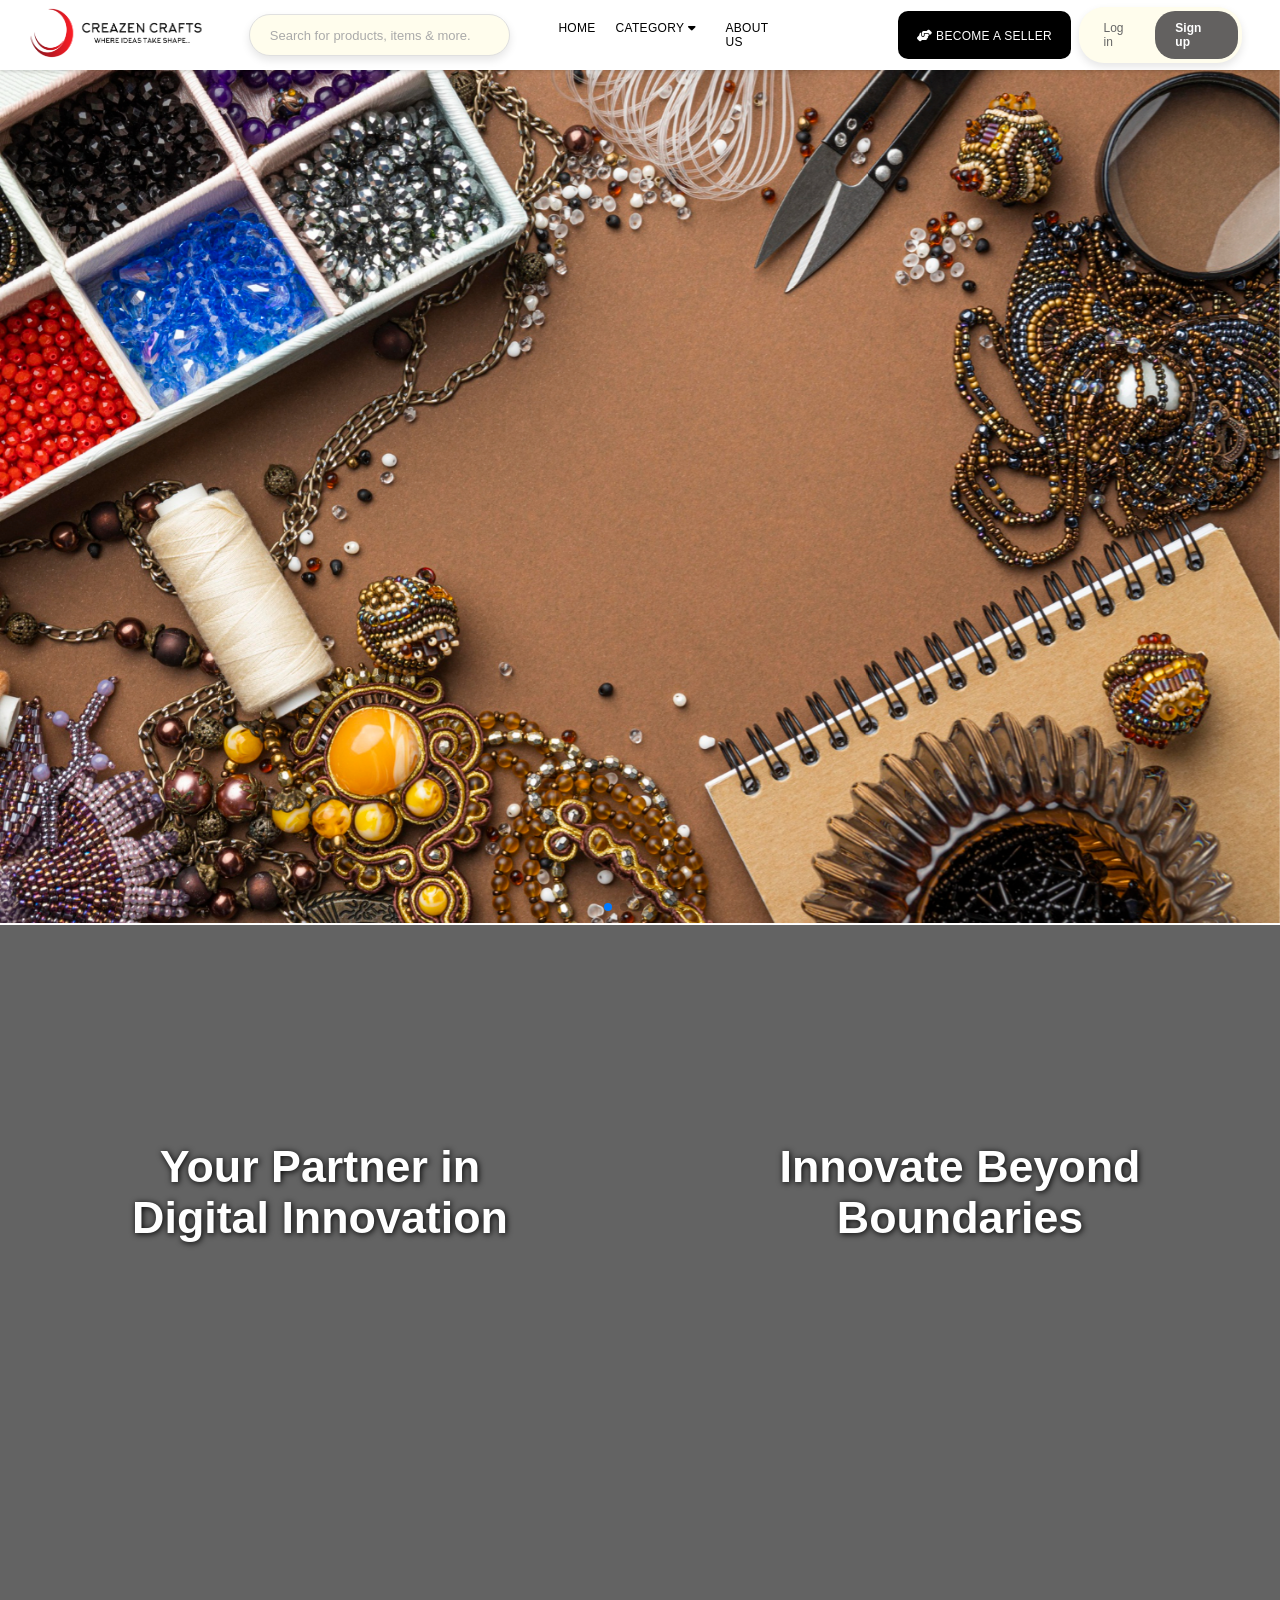
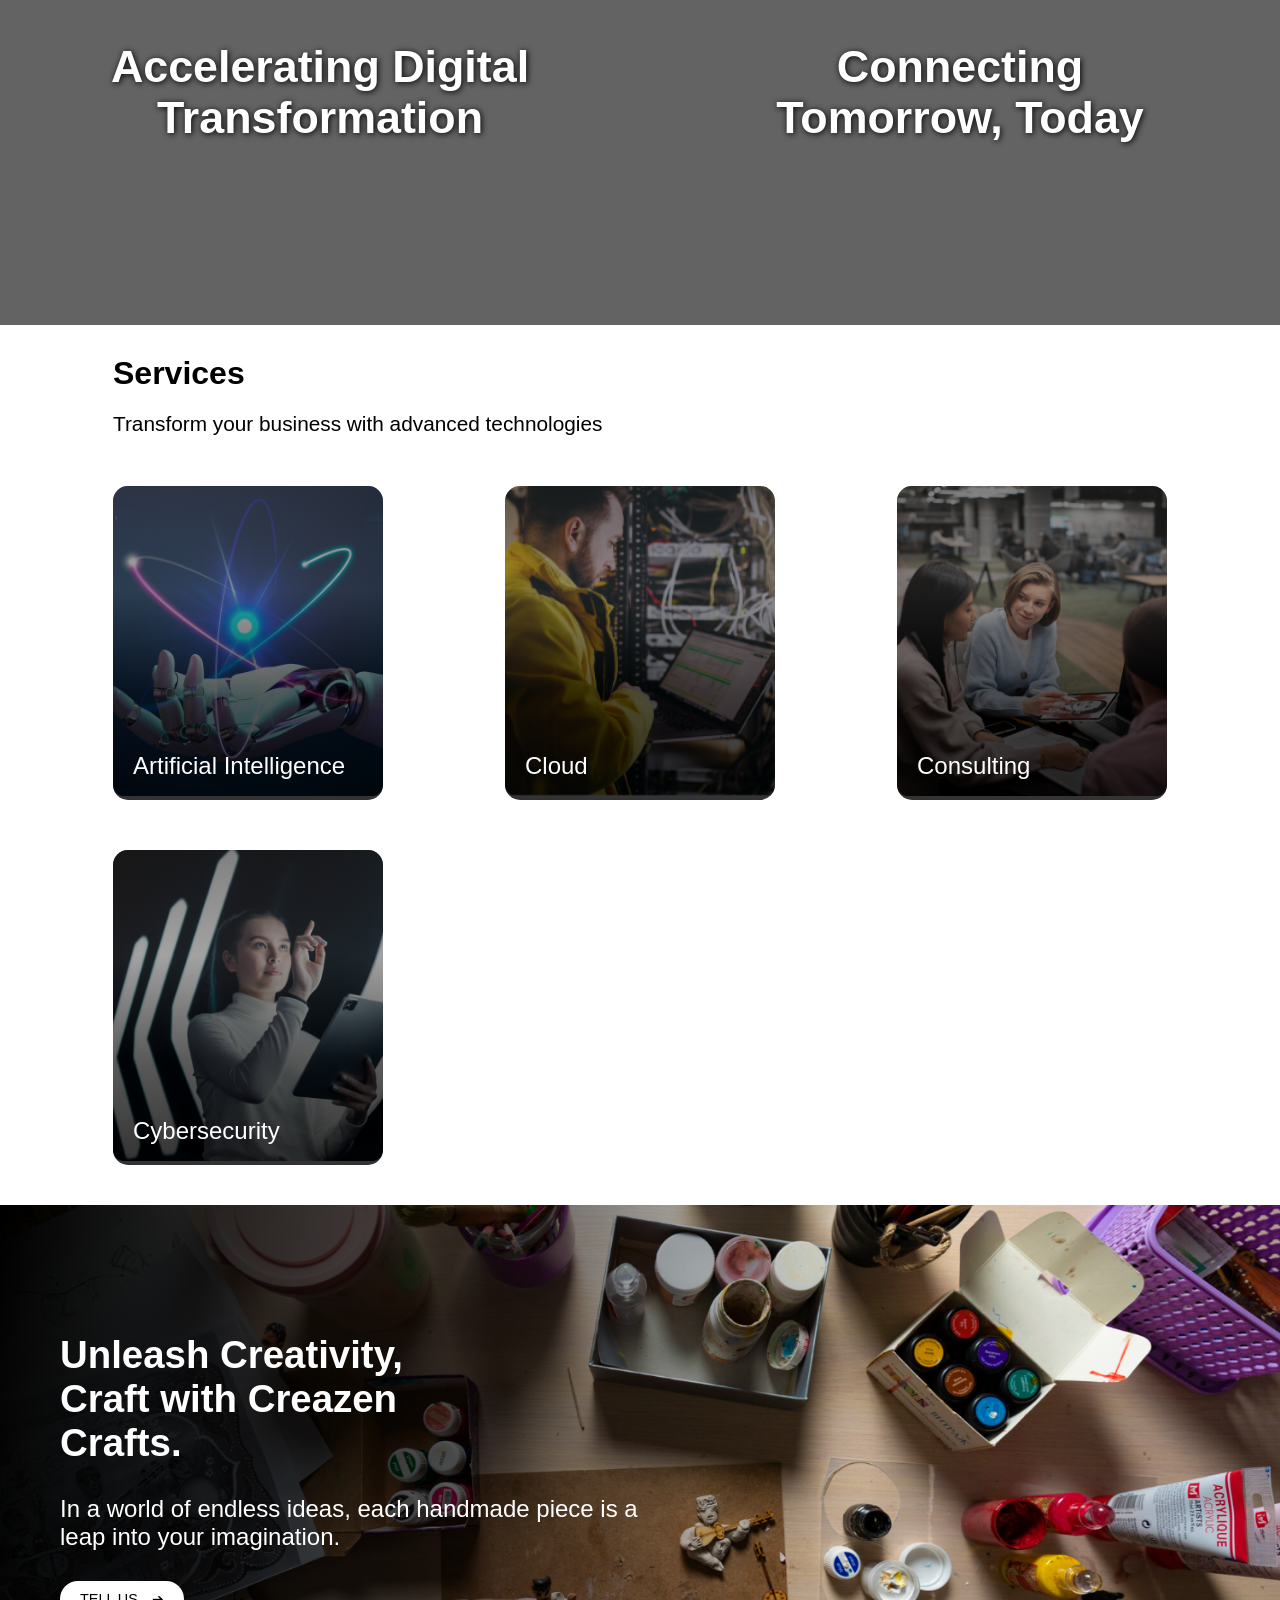
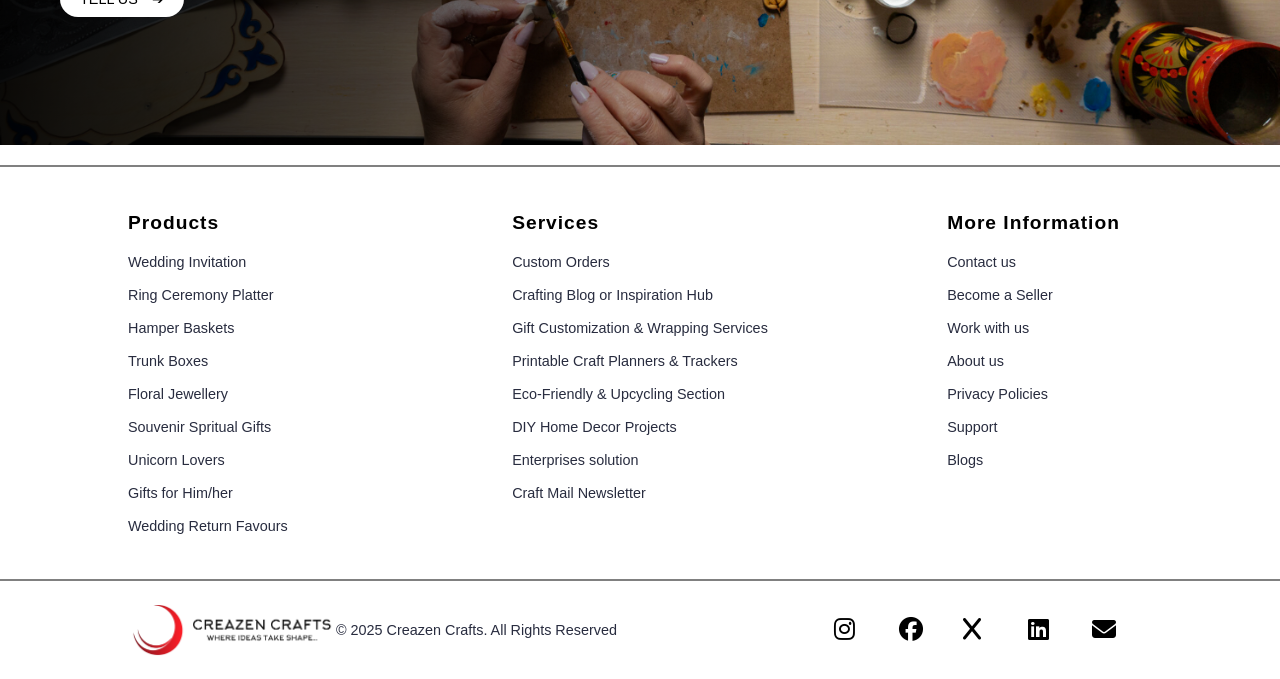
==== index.html @ 666686fa "footer-update-path-only" ====
<!DOCTYPE html>
<html lang="en">
    <head>
        <meta charset="UTF-8">
        <meta name="viewport" content="width=device-width, initial-scale=1.0">
        <title>Creazen Crafts . Bringing Ideas to Reality</title>
        <link rel="icon" type="./image/x-icon"
            href="./assets/icons/favicon-main.ico" />

        <!-- Team: Megha Chourasiya | Harshkumar Santoshkumar | Kumar Gourav | Krishna K. Gupta -->
        <!-- Open-graph properties -->
        <meta property="og:url" content="https://creazencrafts.vercel.app/" />
        <meta property="og:type" content="website" />
        <meta property="og:title"
            content="A Universe of Colors, Textures, and Creativity!" />
        <meta property="og:description"
            content="Explore a world of creativity with Creazen Crafts! Discover unique handmade crafts, 
  DIY inspirations, and artistic designs that bring imagination to reality. Join us in crafting joy and creativity every day!" />
        <meta property="og:image"
            content="https://creazencrafts.vercel.app/assets/images/logos/creazen-parent-logo.png" />
        <meta property="og:image:width" content="200" />
        <meta property="og:image:height" content="200" />
        <!--End Open-graph properties -->

        <link rel="stylesheet"
            href="https://cdnjs.cloudflare.com/ajax/libs/font-awesome/6.7.1/css/all.min.css">
        <link rel="stylesheet" href="https://cdn.jsdelivr.net/npm/swiper@11/swiper-bundle.min.css" />
        <link rel="stylesheet" href="./assets/css/global.css">
        <link rel="stylesheet" href="./assets/css/index.css">
    </head>
    <body>
        <header class="header-index">
            <nav>
                <div class="logo-seach">
                    <div class="logo"><a href="index.html"><img
                                src="./assets/images/logos/creazen-parent-logo.png"
                                alt="creazen-logo"></a> </div>
                    <div class="search-bar-container">
                        <input type="text" class="search-input"
                            placeholder="Search for products, items & more...">
                        <button class="search-button">
                            <span class="search-icon"><i
                                    class="fa fa-solid fa-magnifying-glass"></i></span>
                        </button>
                    </div>
                    <div class="menu">
                        <nav class="navbar">
                            <ul>
                                <li><a href="./index.html">Home</a></li>
                                <li class="dropdown">
                                    <a href="#" class="category">
                                        Category
                                        <i class="fa-solid fa-caret-down c-down"></i>
                                        <i class="fa-solid fa-caret-up c-up"></i>
                                    </a>
                                    <div class="dropdown-menu">
                                        <a href="#">Wedding Invitation</a>
                                        <a href="#">Ring Ceremony Platter</a>
                                        <a href="#">Hamper Baskets</a>
                                        <a href="#">Trunk Boxes</a>
                                        <a href="#">Floral Jewellery</a>
                                        <a href="#">Souvenir Spiritual Gifts</a>
                                        <a href="#">Unicorn Lovers</a>
                                        <a href="#">Gifts for Him/Her</a>
                                        <a href="#">Wedding Return Favours</a>
                                    </div>
                                </li>
                                <li><a href="./src/about-us.html" class="about-us">
                                    About Us</a></li>
                            </ul>
                        </nav>                      
                    </div>
                </div>
                <div class="seller-btn">
                    <a href="./src/become-partner.html" class="become-seller"><i
                            class="fa-solid fa-handshake-angle"></i><span>
                            Become a Seller</span></a>
                </div>
                <!-- <div class="credential">
        <a href="./src/about.html" class="become-seller"><i class="fa-solid fa-user-tie fa-xl"></i>Account</a>
      </div> -->
                <div class="toggle-container">
                    <div class="toggle-bar">
                        <a href="./src/login.html" class="log-in">Log in</a>
                        <a href="./src/signup.html" class="sign-up active">Sign
                            up</a>
                    </div>
                </div>
            </nav>
        </header>

        <!-- -------------Section:1-hero----------- -->
        <section>
            <div class="hero-banner-grid">
                <div class="swiper mySwiper">
                    <div class="swiper-wrapper">
                        <div class="swiper-slide"><img
                                src="./assets/images/page-imgages/grid-1.jpg"
                                alt="grid-image"></div>
                        <div class="swiper-slide"><img
                                src="./assets/images/page-imgages/grid-2.jpg"
                                alt="grid-image"></div>
                        <div class="swiper-slide"><img
                                src="./assets/images/page-imgages/grid-3.jpg"
                                alt="grid-image"></div>
                        <div class="swiper-slide"><img
                                src="./assets/images/page-imgages/grid-4.jpg"
                                alt="grid-image"></div>
                        <div class="swiper-slide"><img
                                src="./assets/images/page-imgages/grid-5.jpg"
                                alt="grid-image"></div>
                    </div>
                    <div class="swiper-pagination"></div>
                </div>
            </div>
        </section>

        <!-- -------------Section:2-Video----------- -->
        <section class="video-section">
            <div class="video-container">

                <div class="video-wrapper animate1">
                    <video class="video" src="./assets/videos/art-paper.mp4"
                        muted loop></video>

                    <div class="overlay">
                        <h1>Your Partner in Digital Innovation</h1>
                        <div class="overlay-text">
                            <p>Driving progress with tailored technology
                                solutions for a dynamic marketplace</p>
                        </div>
                    </div>
                </div>

                <div class="video-wrapper animate1">
                    <video class="video" src="./assets/videos/buke-love.mp4"
                        muted loop></video>
                    <div class="overlay">
                        <h1>Innovate Beyond Boundaries</h1>
                        <div class="overlay-text">
                            <p>Empowering businesses with innovative technology
                                solutions for a smarter future</p>
                        </div>
                    </div>
                </div>

                <div class="video-wrapper animate2">
                    <video class="video" src="./assets/videos/paint-women.mp4"
                        muted loop></video>
                    <div class="overlay">
                        <h1>Accelerating Digital Transformation</h1>
                        <div class="overlay-text">
                            <p>Building seamless integrations and connectivity
                                solutions that drive modern enterprises</p>
                        </div>
                    </div>
                </div>

                <div class="video-wrapper animate2">
                    <video class="video" src="./assets/videos/sewing.mp4" muted
                        loop></video>
                    <div class="overlay">
                        <h1>Connecting Tomorrow, Today</h1>
                        <div class="overlay-text">
                            <p>Breaking barriers with transformative
                                technologies that expand what’s possible</p>
                        </div>
                    </div>
                </div>
            </div>
        </section>

        <!-- -------------Section:3-Content----------- -->
        <section>

        </section>

        <!-- -------------Section:4-hero----------- -->
        <section id="Services">
            <div class="service-container">
                <div class="services-heading">
                    <h1>Services</h1>
                    <h2>Transform your business with advanced technologies</h2>
                </div>
                <div class="service-container-content">
                    <a href="#">
                        <div class="service-img-container">
                            <img
                                src="./assets/images/services/Artifical-image.png"
                                alt="service-image">
                            <div class="service-overlay">
                                <p>Artificial Intelligence</p>
                            </div>
                        </div>
                    </a>
                    <a href="#">
                        <div class="service-img-container">
                            <img
                                src="./assets/images/services/cloud-home-page-png.png"
                                alt="service-image">
                            <div class="service-overlay">
                                <p>Cloud</p>
                            </div>
                        </div>
                    </a>
                    <a href="#">
                        <div class="service-img-container">
                            <img
                                src="./assets/images/services/Consulting-images.png"
                                alt="service-image">
                            <div class="service-overlay">
                                <p>Consulting</p>
                            </div>
                        </div>
                    </a>
                    <a href="#">
                        <div class="service-img-container">
                            <img
                                src="./assets/images/services/Cybersecurity-image.png"
                                alt="service-image">
                            <div class="service-overlay">
                                <p>Cybersecurity</p>
                            </div>
                        </div>
                    </a>
                </div>
            </div>
        </section>

        <!-- sec-7 -->
        <div class="banner-section">
            <div class="banner-content">
                <h1>Unleash Creativity, Craft with Creazen Crafts.</h1>
                <p>In a world of endless ideas, each handmade piece is a leap into your imagination.</p>
                <a href="./src/contact.html"><button class="btn">Tell us</button></a>
            </div>
        </div>

        <!-- -------------Section:- Footer----------- -->
        <!-- footer -->
        <footer id="Footer">
            <div id="footer-middle-line"></div>
            <div class="footer-container">
                <div class="footer-more-info-container">
                    <div class="more-info-list-item">
                        <h2>Products</h2>
                        <ul>
                            <a href="#">
                                <li>Wedding Invitation</li>
                            </a>
                            <a href="#">
                                <li>Ring Ceremony Platter</li>
                            </a>
                            <a href="#">
                                <li>Hamper Baskets</li>
                            </a>
                            <a href="#">
                                <li>Trunk Boxes</li>
                            </a>
                            <a href="#">
                                <li>Floral Jewellery</li>
                            </a>
                            <a href="#">
                                <li>Souvenir Spritual Gifts</li>
                            </a>
                            <a href="#">
                                <li>Unicorn Lovers</li>
                            </a>
                            <a href="#">
                                <li>Gifts for Him/her</li>
                            </a>
                            <a href="#">
                                <li>Wedding Return Favours</li>
                            </a>
                        </ul>
                    </div>

                    <div class="more-info-list-item">
                        <h2>Services</h2>
                        <ul>
                            <a href="#">
                                <li>Custom Orders</li>
                            </a>
                            <a href="#">
                                <li>Crafting Blog or Inspiration Hub</li>
                            </a>
                            <a href="#">
                                <li>Gift Customization & Wrapping Services</li>
                            </a>
                            <a href="#">
                                <li>Printable Craft Planners & Trackers</li>
                            </a>
                            <a href="#">
                                <li>Eco-Friendly & Upcycling Section</li>
                            </a>
                            <a href="#">
                                <li>DIY Home Decor Projects</li>
                            </a>
                            <a href="#">
                                <li>Enterprises solution</li>
                            </a>
                            <a href="#">
                                <li>Craft Mail Newsletter</li>
                            </a>
                        </ul>
                    </div>

                    <div class="more-info-list-item">
                        <h2>More Information</h2>
                        <ul>
                            <a href="./src/contact.html">
                                <li>Contact us</li>
                            </a>
                            <a href="./src/become-partner.html">
                                <li>Become a Seller</li>
                            </a>
                            <a href="./src/career-with-creazen.html">
                                <li>Work with us</li>
                            </a>
                            <a href="./src/about-us.html">
                                <li>About us </li>
                            </a>
                            <a href="./src/policy.html">
                                <li>Privacy Policies</li>
                            </a>
                            <a href="mailto: creazen@gmail.com">
                                <li>Support</li>
                            </a>
                            <a href="#">
                                <li>Blogs</li>
                            </a>
                        </ul>
                    </div>
                </div>

                <div id="footer-middle-line"></div>

                <div class="footer-last-container">
                    <div class="footer-last-content">
                        <img
                            src="./assets/images/logos/creazen-parent-logo-whitebg.png">
                        <p> ©️ 2025 Creazen Crafts. All Rights Reserved</p>
                    </div>

                    <div class="social-icon-container">
                        <a href="#"><span><i
                                    class="fa-brands fa-instagram fa-xl"></i></span></a>
                        <a href="#"><span><i
                                    class="fa-brands fa-facebook fa-xl"></i></span></a>
                        <a href="#"><span><i
                                    class="fa-brands fa-x fa-xl"></i></span></a>
                        <a href="#"><span><i
                                    class="fa-brands fa-linkedin fa-xl"></i></span></a>                                   
                        <a href="mailto: creazen@gmail.com"><span><i 
                                    class="fa-solid fa-envelope fa-xl"></i></span></a>               
                    </div>
                </div>
            </div>
        </footer>

        <script src="https://cdn.jsdelivr.net/npm/swiper@11/swiper-bundle.min.js"></script>
        <script src="./assets/js/index.js"></script>
    </body>
</html>
---- assets/css/global.css ----
/* ---------------------------------------------Footer-------------------------------------------------------- */

.footer-container {
  max-width: 100vw;
  background-color: white;
  display: flex;
  justify-content: center;
  align-items: center;
  flex-direction: column;
  font-family: Arial, sans-serif;
}

#footer-middle-line {
  min-width: 100%;
  height: 2px;
  background-color: gray;
  margin: 20px 0px;
}

.footer-more-info-container {
  margin: 25px 0;
  width: 80%;

  display: flex;
  align-items: baseline;
  justify-content: space-between;
  flex-wrap: wrap;
  font-family: Arial, sans-serif;
}

.more-info-list-item {
  min-width: 20%;
  color: black;
}

.more-info-list-item h2 {
  font-size: 1.2rem;
  letter-spacing: 1px;
}

.more-info-list-item ul {
  margin-top: 20px;
}

.more-info-list-item ul a {
  text-decoration: none;
}

.more-info-list-item ul li {
  list-style: none;
  font-size: 0.9rem;
  font-weight: 400;
  margin-top: 17px;
  color: #282c3f;
  cursor: pointer;
}

.footer-last-container {
  width: 80%;
  display: flex;
  align-items: center;
  justify-content: space-between;
  margin-bottom: 20px;
  flex-wrap: wrap;

}

.footer-last-content {
  min-width: 45%;
  display: flex;
  align-items: center;
  justify-content: space-between;

}

.footer-last-container img {
  width: 208px;
}

.footer-last-content p {
  color: #282c3f;
  font-size: 0.9rem;
  font-family: "Roboto", sans-serif;
  font-weight: 200;
  font-style: normal;

}

.footer-social-media-container a {
  text-decoration: none;
  color: #282c3f;
}

.social-icon-container span i {
  margin-right: 30px;
  width: 30px;
  color: black;
  cursor: pointer;
  transition: filter 0.1s ease-in;
}

.social-icon-container span img:hover {
  filter: drop-shadow(0px 0px 10px #282c3f);
}


/* --------Footer-End---------- */
---- assets/css/index.css ----
*{
  margin: 0;
  padding: 0;
}
body {
  background: #fff;
  font-family: Arial, sans-serif;
}

/* -----------------------------------header-------------------------------- */
.header-index{
  position:sticky;
  top: 0;
  left: 0;
  width: 100%;
  height:70px;
  box-shadow: 0 0 5px 0 rgba(0,0,0,.251);
  z-index: 90;
  background-color: white;
  display: flex;
  justify-content: center;
  align-items: center;
}
/* -------nav-bar---------- */
.header-index nav{
  margin: 0 2%;
  width: 99%;
  height: 80%;
  display: flex;
  justify-content: space-around;
  align-items: center;
}
.logo-seach{
  width: 85%;
  display: flex;
  align-items: center;
  justify-content:start;
  flex-direction:row;
  column-gap: 5%;
}

.logo img{
  height: 58px;
  width: 180px;
  cursor: pointer;
}

/* --------------search-bar------------- */
.search-bar-container {
  display: flex;
  align-items: center;
  overflow: hidden;
  background-color: #fffded;
  border: 1px solid #e0e0e0;
  border-radius: 25px;
  width: 30%;
  box-shadow: 0 4px 8px rgba(0, 0, 0, 0.1);
}
.search-bar-container:hover {
  box-shadow: 2px 2px 7px #9a9a9a;
}

.search-input {
  flex: 1;
  border: none;
  outline: none;
  font-size: 16px;
  color: #333;
  background: transparent;
  padding: 5px 40px 5px 20px;

}

.search-input::placeholder {
  color: #aaa;
  font-size: 13px;
}

.search-button {
  background-color: #827f7e;
  border: none;
  border-radius: 50%;
  width: 40px;
  height: 40px;
  display: flex;
  justify-content: center;
  align-items: center;
  cursor: pointer;
  transition: background-color 0.3s;
}
.search-button:hover {
  background-color: #e04e52;
}

.search-icon {
  color: #fff;
  font-size: 14px;
}

/* -----header-menu---- */
.menu{
  width: 30%;
  display: flex;
  justify-content: center;
  align-items: center;
  flex-direction:row;
  column-gap: 30px;
}
.menu a{
  font-size: 12px;
  font-weight: 500;
  letter-spacing: -1%;
  text-transform: uppercase;
  letter-spacing: 0.3px;
  cursor: pointer;
  padding: 27px 0;
  text-decoration: none;
  color: #282c3f;
}
.menu a:hover{
  color: #e04e52;
  border-bottom: 4px solid #f54e77 ;
} 
.menu div:hover{
  color: #e04e52;
  border-bottom: 4px solid #f54e77 ;
} 
/* -----------------menu-catagory------------- */
.menu div{
  font-size: 14px;
  font-weight: 500;
  letter-spacing: -1%;
  text-transform: uppercase;
  letter-spacing: 0.3px;
  cursor: pointer;
  padding: 27px 0;
  text-decoration: none;
  color: #282c3f;
}
.c-up{
  opacity: 0;
}
.category:hover{
  .c-down{
    display: none;
    opacity: 0;
  }
  .c-up{
    opacity: 1;
  }
}


/* -----------------drop-down-menu: (category)------------ */


.navbar ul {
  list-style: none;
  margin: 0;
  padding: 0;
  display: flex;
}

.navbar ul li {
  position: relative;
  margin-right: 20px;
}

.navbar ul li a {
  text-decoration: none;
  color: rgb(0, 0, 0);
  display: block;
}
.navbar ul li a {
  text-decoration: none;
  color: rgb(0, 0, 0);
}
.dropdown-menu {
  position: absolute;
  top: calc(100%+1%); /* 5% below navbar */
  left: 0;
  background-color: rgba(252, 249, 249, 0.836);
  padding: 10px 0;
  border-radius: 15px;
  box-shadow: 0px 4px 6px rgba(236, 144, 144, 0.705);
  opacity: 0;
  visibility: hidden;
  transition: opacity 0.3s ease, transform 0.3s ease;
  transform: translateY(10px);
  min-width: 250px;
}

.dropdown-menu a {
  display: block;
  color: white;
  padding: 10px 20px;
  white-space: nowrap;
  transition: background 0.3s ease;
}

.dropdown-menu a:hover {
  background-color: rgba(223, 223, 223, 0.1);
  border-bottom: none;
}

.dropdown:hover .dropdown-menu {
  opacity: 1;
  visibility: visible;
  transform: translateY(0);
}


/* ----------header-seller-btn-------- */
.seller-btn{
  width: 198px;
  padding: 15px 5px;
  margin: 0 8px;
  height: 33%;
  overflow: hidden;
  text-align: center;
  background-color: black;
  border-radius: 10px;
  column-gap: 0cap;
  transition: background-color 0.3s;
}
.seller-btn a{
  overflow: hidden;
  font-size: 12px;
  font-weight: 500;
  letter-spacing: 0.3px;
  text-transform: uppercase;
  cursor: pointer;
  padding: 27px 0;
  text-decoration: none;
  color: white;
  
  -webkit-transform: perspective(1px) translateZ(0);
  transform: perspective(2px) translateZ(0);
  -webkit-transition-duration: 0.3s;
  transition-duration: 0.3s;
  -webkit-transition-property: transform;
  transition-property: transform;
}
.seller-btn:hover, .seller-btn:focus, .seller-btn:active {
  background-color: #e04e52;
  -webkit-transform: scale(0.8);
  transform: scale(0.9);
}


/* ---------profile-credenials-------- */
/* .credential{
  width: 10%;
  display: flex;
  column-gap: 0px;
}
.credential a{
  font-size: 14px;
  font-weight: 500;
  letter-spacing: 0.3px;
  text-transform: uppercase;
  cursor: pointer;
  padding: 27px 0;
  text-decoration: none;
  color: #282c3f;
}
.credential a:hover{
  color: #e04e52;
  border-bottom: 4px solid #f54e77 ;
} */

/* ----------login/signup--------- */

.toggle-container {
  width: 16%;
  display: flex;
  justify-content: center;
  align-items: center;
  padding: 0px 0;
  margin-right: 1%;
}

.toggle-bar {
  display: flex;
  align-items: center;
  background-color: #fffded;
  border-radius: 25px;
  padding: 4px;
  box-shadow: 0 4px 8px rgba(0, 0, 0, 0.1);
}

.toggle-bar a {
  text-decoration: none;
  font-size: 12px;
  padding: 10px 20px;
  border-radius: 20px;
  transition: all 0.8s ease;
}

.log-in, .sign-up {
  color: #666;
  font-weight: 500;
}

.log-in.active, .sign-up.active {
  background-color: #636160;
  color: white;
  font-weight: 600;

}

/* Hover effect only for the active button */
.toggle-bar a.active:hover {
  background-color: #e04e52; /* Darker purple on hover for active state */
  color: white;
}

/* Remove hover effect for inactive buttons */
.toggle-bar a:not(.active):hover {
  color: #1b1b1b; /* No change for inactive buttons on hover */
  cursor: default; /* Optional: Change cursor to indicate no hover effect */
}

/* ----------Header-End----------- */


/* -----------------------------Section-1: --------------------------------------- */
.hero-banner-grid{
  margin: 0 0;
}
.swiper {
  width: 100%;
  height: 100%;
}
.swiper-slide {
  text-align: center;
  font-size: 18px;
  background: #fff;
  display: flex;
  justify-content: center;
  align-items: center;
}
.swiper-slide img {
  display: block;
  width: 100%;
  height: 100%;
  object-fit: cover;
}

/* ----------------------------Section-2: Video-Grid------------------------------ */

.video-section {
  margin-top: 0.1%;
  display: flex;
  flex-direction: column;
  justify-content: center;
  background-color: #f0f0f0;
}

.video-container {
  display: grid;
  grid-template-columns: repeat(2, 1fr);
  grid-gap: 0;
}

.video-wrapper {
  position: relative;
  width: 100%;
  height: 500px;
  overflow: hidden;
  transition: opacity .2s ease-in;
}

.video {
  width: 100%;
  height: 100%;
  object-fit: cover;
}

.overlay {
  width: 100%;
  height: 100%;
  position: absolute;
  display: flex;
  align-items: center;
  justify-content: center;
  flex-direction: column;
  z-index: 1;
  top: 0;
  gap: 20px;
  text-align: center;
}

.overlay .overlay-text {
  width: 60%;
  height: 0px;
  font-size: 1.4rem;
  color: white;
  letter-spacing: 1px;
  overflow: hidden;
  font-weight: 100;
  opacity: 0;
  margin-top: 5px;
  filter: drop-shadow(1px 1px 3px black);
  transition: height 0.25s ease-in, opacity 0.8s ease-in;
}

.overlay:hover .overlay-text {
  height: 100px;
  opacity: 1;
}

.overlay h1 {
  font-size: 2.8rem;
  color: white;
  font-family: 'Arial', sans-serif;
  padding-top: 60px;

  width: 70%;
  filter: drop-shadow(1px 1px 3px black);
}

.video-wrapper:nth-child(1) .overlay {
  background-color: rgba(5, 5, 5, 0.600);
}

.video-wrapper:nth-child(2) .overlay {
  background-color: rgba(5, 5, 5, 0.600);
}

.video-wrapper:nth-child(3) .overlay {
  background-color: rgba(5, 5, 5, 0.600);
}

.video-wrapper:nth-child(4) .overlay {
  background-color: rgba(5, 5, 5, 0.600);
}







/* ------------------------------Section-3: ------------------------------------- */


/* ------------------------------Section-4: Services--------  -------------------- */
.service-container {
  max-width: 100vw;
  max-height: auto;
  background-color: white;
  display: flex;
  align-items: center;
  justify-content: center;
  flex-direction: column;
  padding: 10px 20px;
}

.services-heading {
  padding: 20px 0px;
  width: 85%;
  display: flex;
  align-items: baseline;
  flex-direction: column;
  gap: 20px;
}

.service-container h1 {
  font-size: 2rem;
  color: black;
}

.service-container h2 {
  font-size: 1.3rem;
  color: rgb(0, 0, 0);
  font-weight: 500;
}

.service-container-content {
  width: 85%;
  margin: 30px auto;
  display: flex;
  align-items: center;
  justify-content: space-between;
  flex-wrap: wrap;
  row-gap: 50px;
  cursor: pointer;
}

.service-img-container {
  width: 270px;
  height: auto;
  position: relative;
  overflow: hidden;
  border-radius: 15px;
}

.service-img-container:hover img {
  transform: scale(1.2);
}

.service-img-container img {
  width: 100%;
  transition: transform 0.3s ease;
}

.service-overlay {
  width: 100%;
  height: 100%;
  position: absolute;
  z-index: 1;
  top: 0;
  display: flex;
  align-items: flex-end;
  font-size: 1.5rem;
  color: white;
  background: linear-gradient(rgba(39, 39, 39, 0.59), rgba(58, 58, 58, 0.47), rgba(0, 0, 0, 0.649), rgba(0, 0, 0, 0.805));
}

.service-img-container:hover .service-overlay {
  background: linear-gradient(rgba(39, 39, 39, 0.33), rgba(58, 58, 58, 0.204), rgba(0, 0, 0, 0.29), rgba(0, 0, 0, 0.323));
}

.service-overlay p {
  margin: 20px 20px;
}

















/* --------------------------Section: 6 -Banner---------------------------------- */

.banner-section {
  position: relative;
  width: 100%;
  height: 60vh;
  background-image: url('../images/page-imgages/12246.jpg');
  /* replace with your image path */
  background-size: cover;
  background-position: center;
  display: flex;
  align-items: center;
  justify-content: flex-start;
  color: white;
  text-align: left;
}

.banner-content {
  width: 100%;
  height: 100%;
  display: flex;
  align-items: flex-start;
  flex-direction: column;
  justify-content: center;
  padding-left: 60px;
  background: linear-gradient(100deg, black, rgba(0, 0, 0, 0.67), rgba(0, 0, 0, 0), rgba(0, 0, 0, 0));
}

.banner-content h1 {
  width: 36%;
  font-size: 2.4rem;
  margin-bottom: 30px;
}

.banner-content p {
  width: 50%;
  font-size: 1.5rem;
  margin-bottom: 30px;
  font-weight: 100;

}

.banner-content .btn {
  padding: 10px 20px;
  font-size: 0.9em;
  color: black;
  background-color: white;
  border: none;
  border-radius: 25px;
  text-transform: uppercase;
  cursor: pointer;
  transition: background-color 0.4s ease, transform 0.3s ease;
  display: inline-block;
}

.banner-content .btn:active {
  background-color: transparent;
  transform: scale(1.1);
  outline: 2px solid white;
  color: white;
}

.banner-content .btn:after {
  content: ' ➔';
  margin-left: 10px;
  transition: margin-left 0.3s ease;
}

.banner-content .btn:active:after {
  margin-left: 20px;
}


/* -----------------------Section:-Footer (in global.css)-------------------------- */
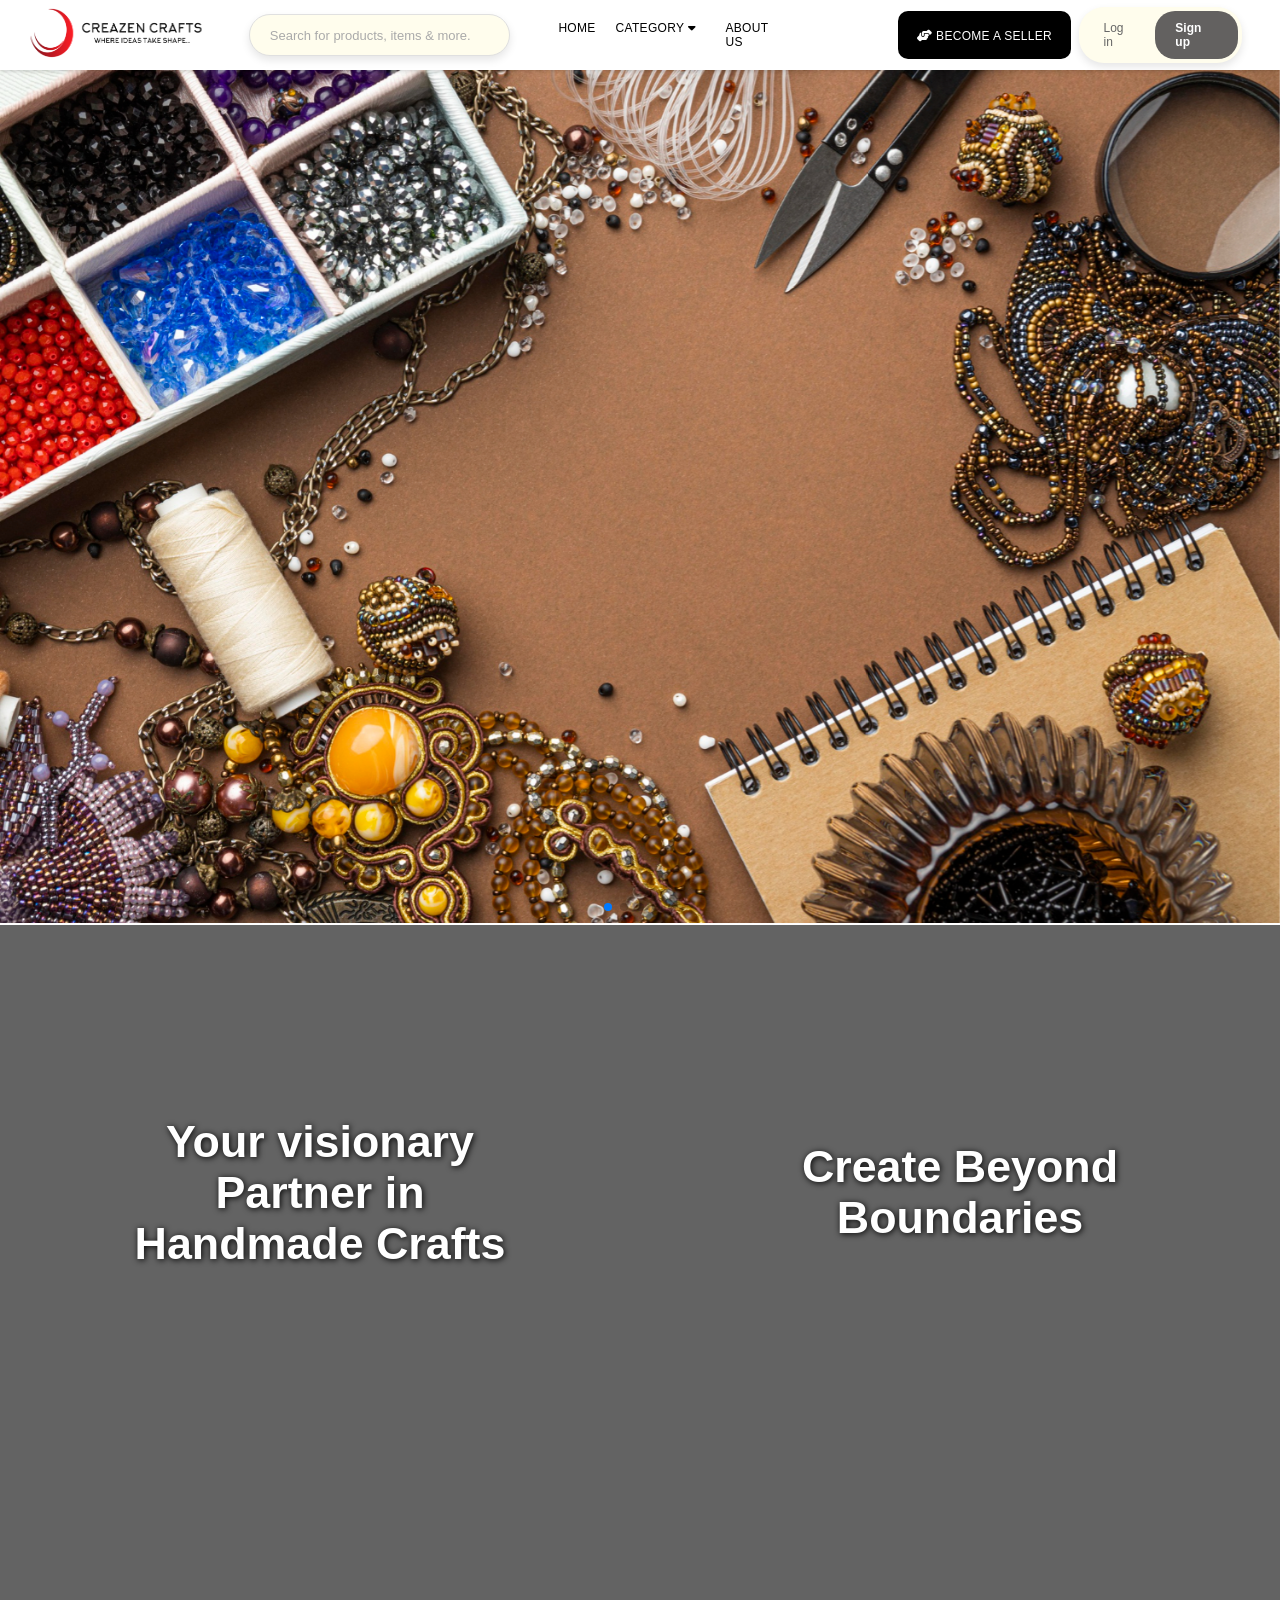
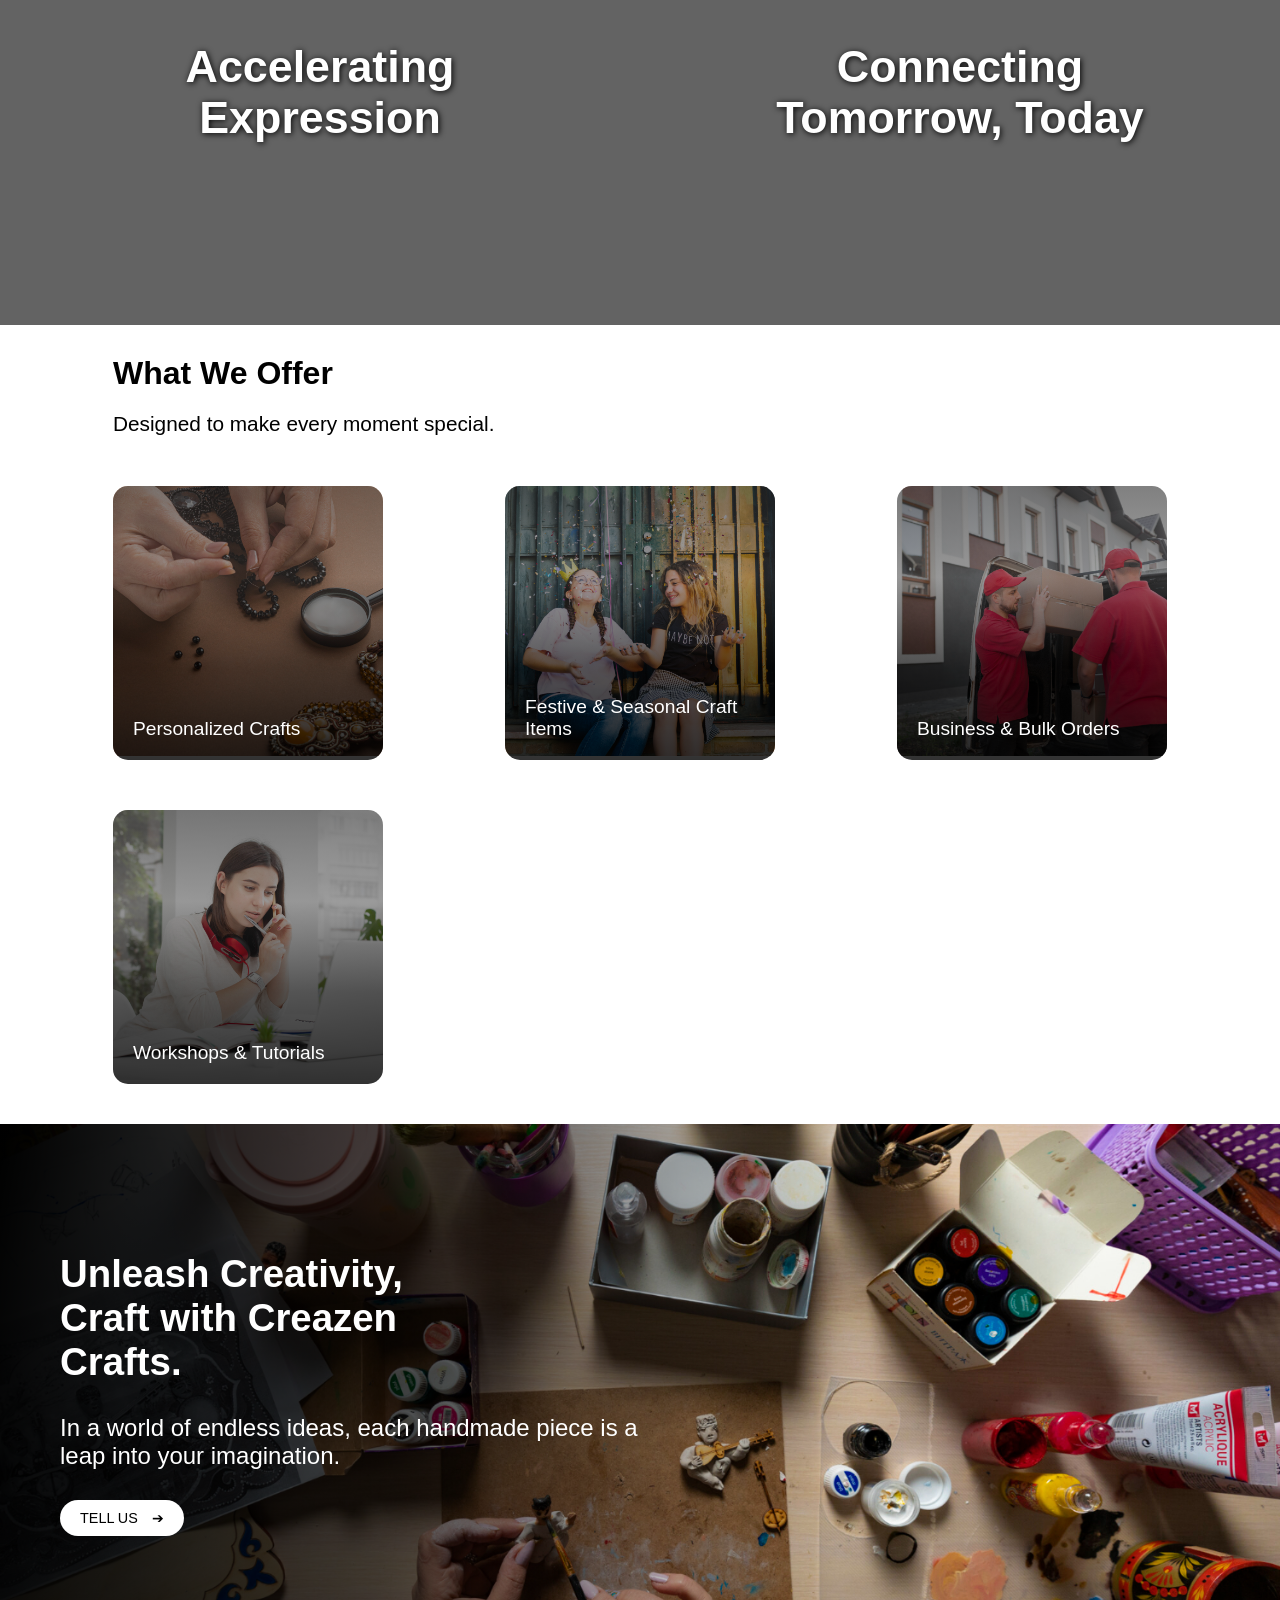
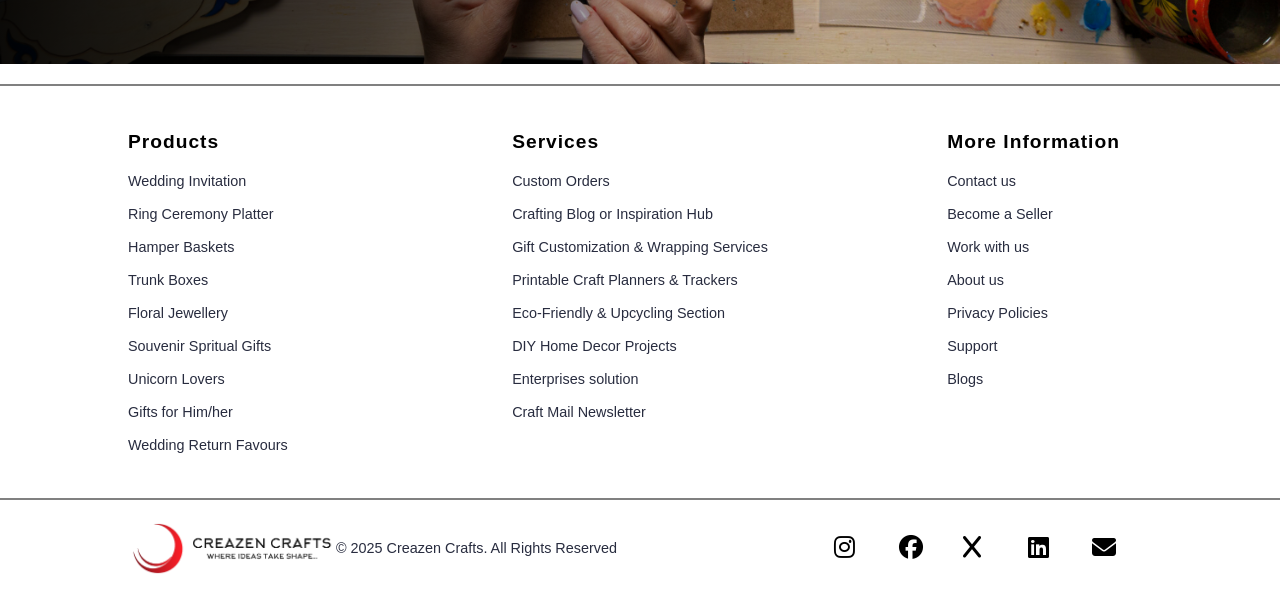
==== commit 80f7aacb: "assest-manage" ====
--- a/index.html
+++ b/index.html
@@ -124,10 +124,9 @@
                         muted loop></video>
 
                     <div class="overlay">
-                        <h1>Your Partner in Digital Innovation</h1>
+                        <h1>Your visionary Partner in Handmade Crafts</h1>
                         <div class="overlay-text">
-                            <p>Driving progress with tailored technology
-                                solutions for a dynamic marketplace</p>
+                            <p>Bringing imagination to life with personalized, handcrafted creations made to celebrate every moment.</p>
                         </div>
                     </div>
                 </div>
@@ -136,10 +135,9 @@
                     <video class="video" src="./assets/videos/buke-love.mp4"
                         muted loop></video>
                     <div class="overlay">
-                        <h1>Innovate Beyond Boundaries</h1>
+                        <h1>Create Beyond Boundaries</h1>
                         <div class="overlay-text">
-                            <p>Empowering businesses with innovative technology
-                                solutions for a smarter future</p>
+                            <p>Empowering your moments with innovative, handcrafted creations made with heart and imagination.</p>
                         </div>
                     </div>
                 </div>
@@ -148,10 +146,9 @@
                     <video class="video" src="./assets/videos/paint-women.mp4"
                         muted loop></video>
                     <div class="overlay">
-                        <h1>Accelerating Digital Transformation</h1>
+                        <h1>Accelerating Expression</h1>
                         <div class="overlay-text">
-                            <p>Building seamless integrations and connectivity
-                                solutions that drive modern enterprises</p>
+                            <p>Crafting seamless, personalized designs and handmade solutions that bring your unique vision to life.</p>
                         </div>
                     </div>
                 </div>
@@ -162,8 +159,7 @@
                     <div class="overlay">
                         <h1>Connecting Tomorrow, Today</h1>
                         <div class="overlay-text">
-                            <p>Breaking barriers with transformative
-                                technologies that expand what’s possible</p>
+                            <p>Breaking creative boundaries with innovative your designs that turn imagination into reality.</p>
                         </div>
                     </div>
                 </div>
@@ -179,47 +175,47 @@
         <section id="Services">
             <div class="service-container">
                 <div class="services-heading">
-                    <h1>Services</h1>
-                    <h2>Transform your business with advanced technologies</h2>
+                    <h1> What We Offer</h1>
+                    <h2> Designed to make every moment special.</h2>
                 </div>
                 <div class="service-container-content">
-                    <a href="#">
+                    <a href="./src/request-services.html">
                         <div class="service-img-container">
                             <img
-                                src="./assets/images/services/Artifical-image.png"
+                                src="./assets/images/services/service-1.jpg"
                                 alt="service-image">
                             <div class="service-overlay">
-                                <p>Artificial Intelligence</p>
+                                <p>Personalized Crafts</p>
+                            </div>
+                        </div>
+                    </a>
+                    <a href="./src/catagory.html">
+                        <div class="service-img-container">
+                            <img
+                                src="./assets/images/services/service-3.jpg"
+                                alt="service-image">
+                            <div class="service-overlay">
+                                <p>Festive & Seasonal Craft Items</p>
                             </div>
                         </div>
                     </a>
                     <a href="#">
                         <div class="service-img-container">
                             <img
-                                src="./assets/images/services/cloud-home-page-png.png"
+                                src="./assets/images/services/service-2.jpg"
                                 alt="service-image">
                             <div class="service-overlay">
-                                <p>Cloud</p>
+                                <p>Business & Bulk Orders</p>
                             </div>
                         </div>
                     </a>
                     <a href="#">
                         <div class="service-img-container">
                             <img
-                                src="./assets/images/services/Consulting-images.png"
+                                src="./assets/images/services/service-4.jpg"
                                 alt="service-image">
                             <div class="service-overlay">
-                                <p>Consulting</p>
-                            </div>
-                        </div>
-                    </a>
-                    <a href="#">
-                        <div class="service-img-container">
-                            <img
-                                src="./assets/images/services/Cybersecurity-image.png"
-                                alt="service-image">
-                            <div class="service-overlay">
-                                <p>Cybersecurity</p>
+                                <p>Workshops & Tutorials</p>
                             </div>
                         </div>
                     </a>
--- a/assets/css/index.css
+++ b/assets/css/index.css
@@ -513,7 +513,7 @@
   top: 0;
   display: flex;
   align-items: flex-end;
-  font-size: 1.5rem;
+  font-size: 1.2rem;
   color: white;
   background: linear-gradient(rgba(39, 39, 39, 0.59), rgba(58, 58, 58, 0.47), rgba(0, 0, 0, 0.649), rgba(0, 0, 0, 0.805));
 }
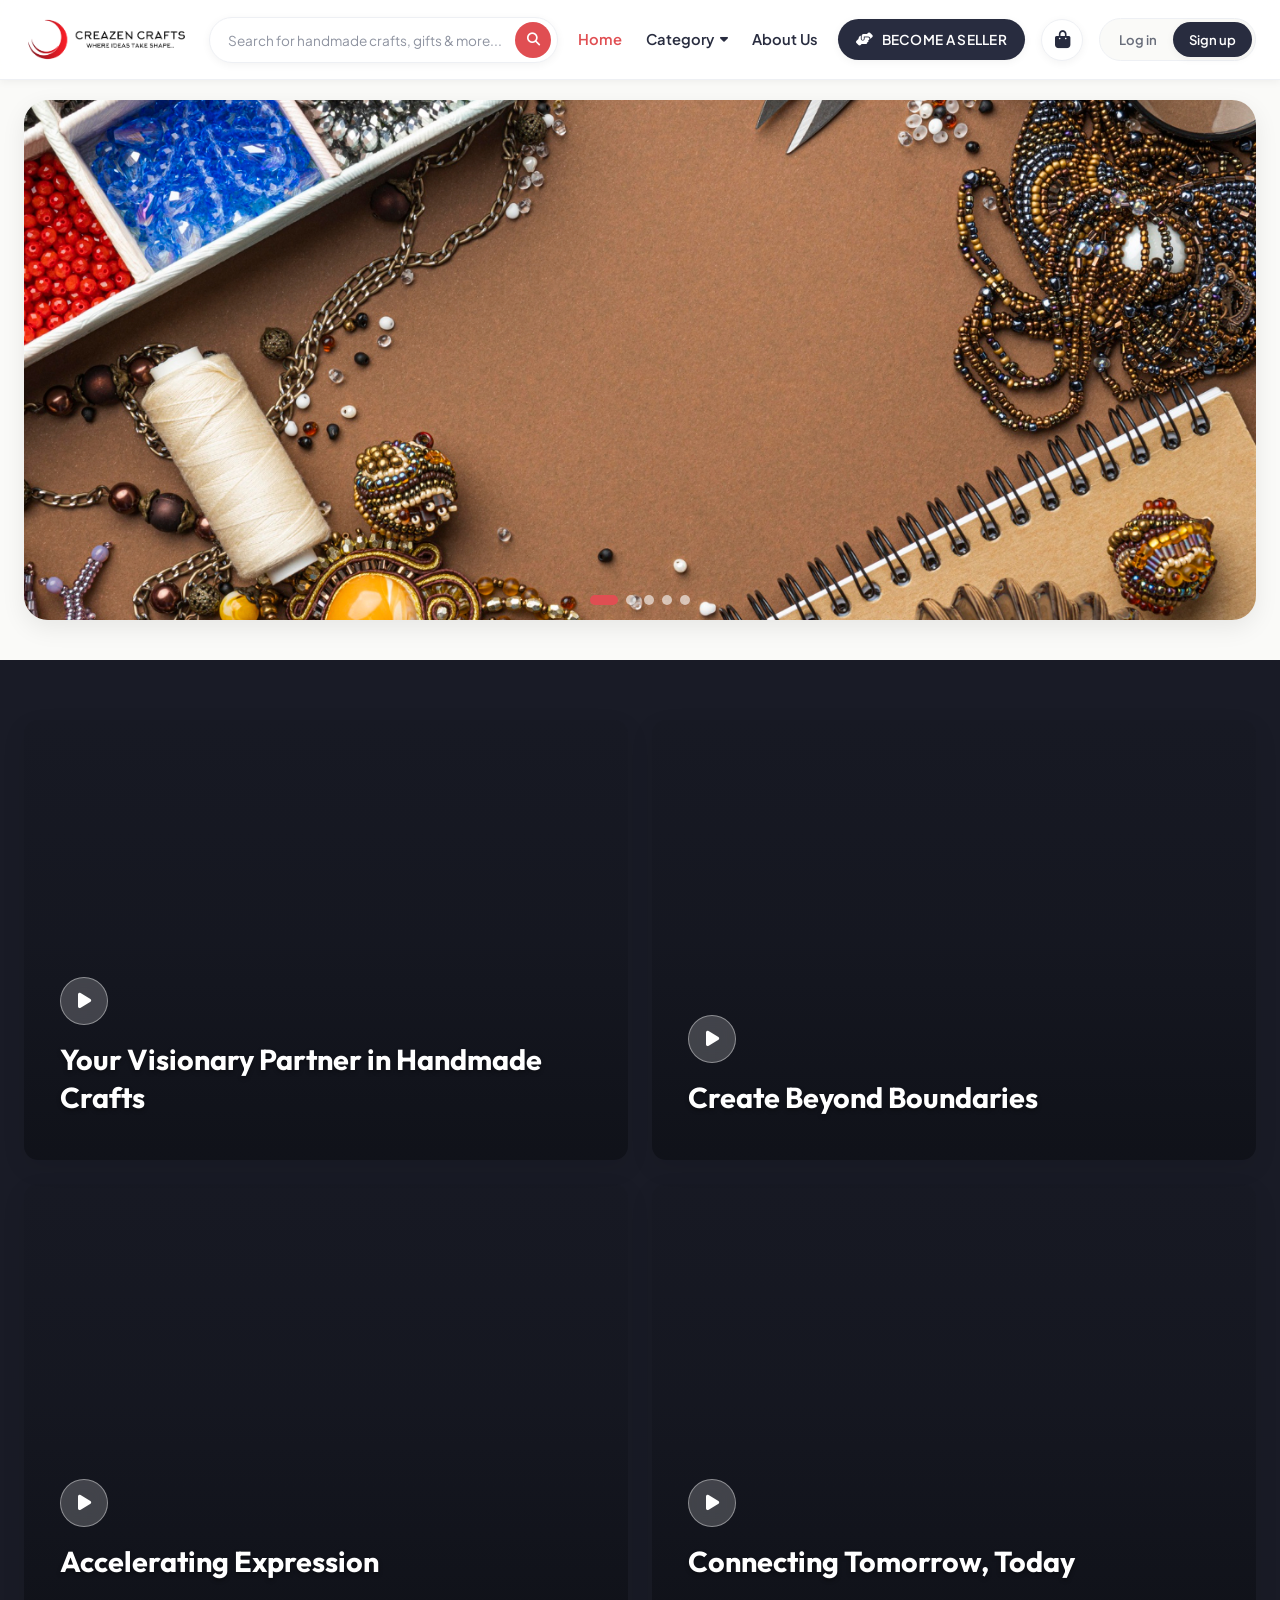
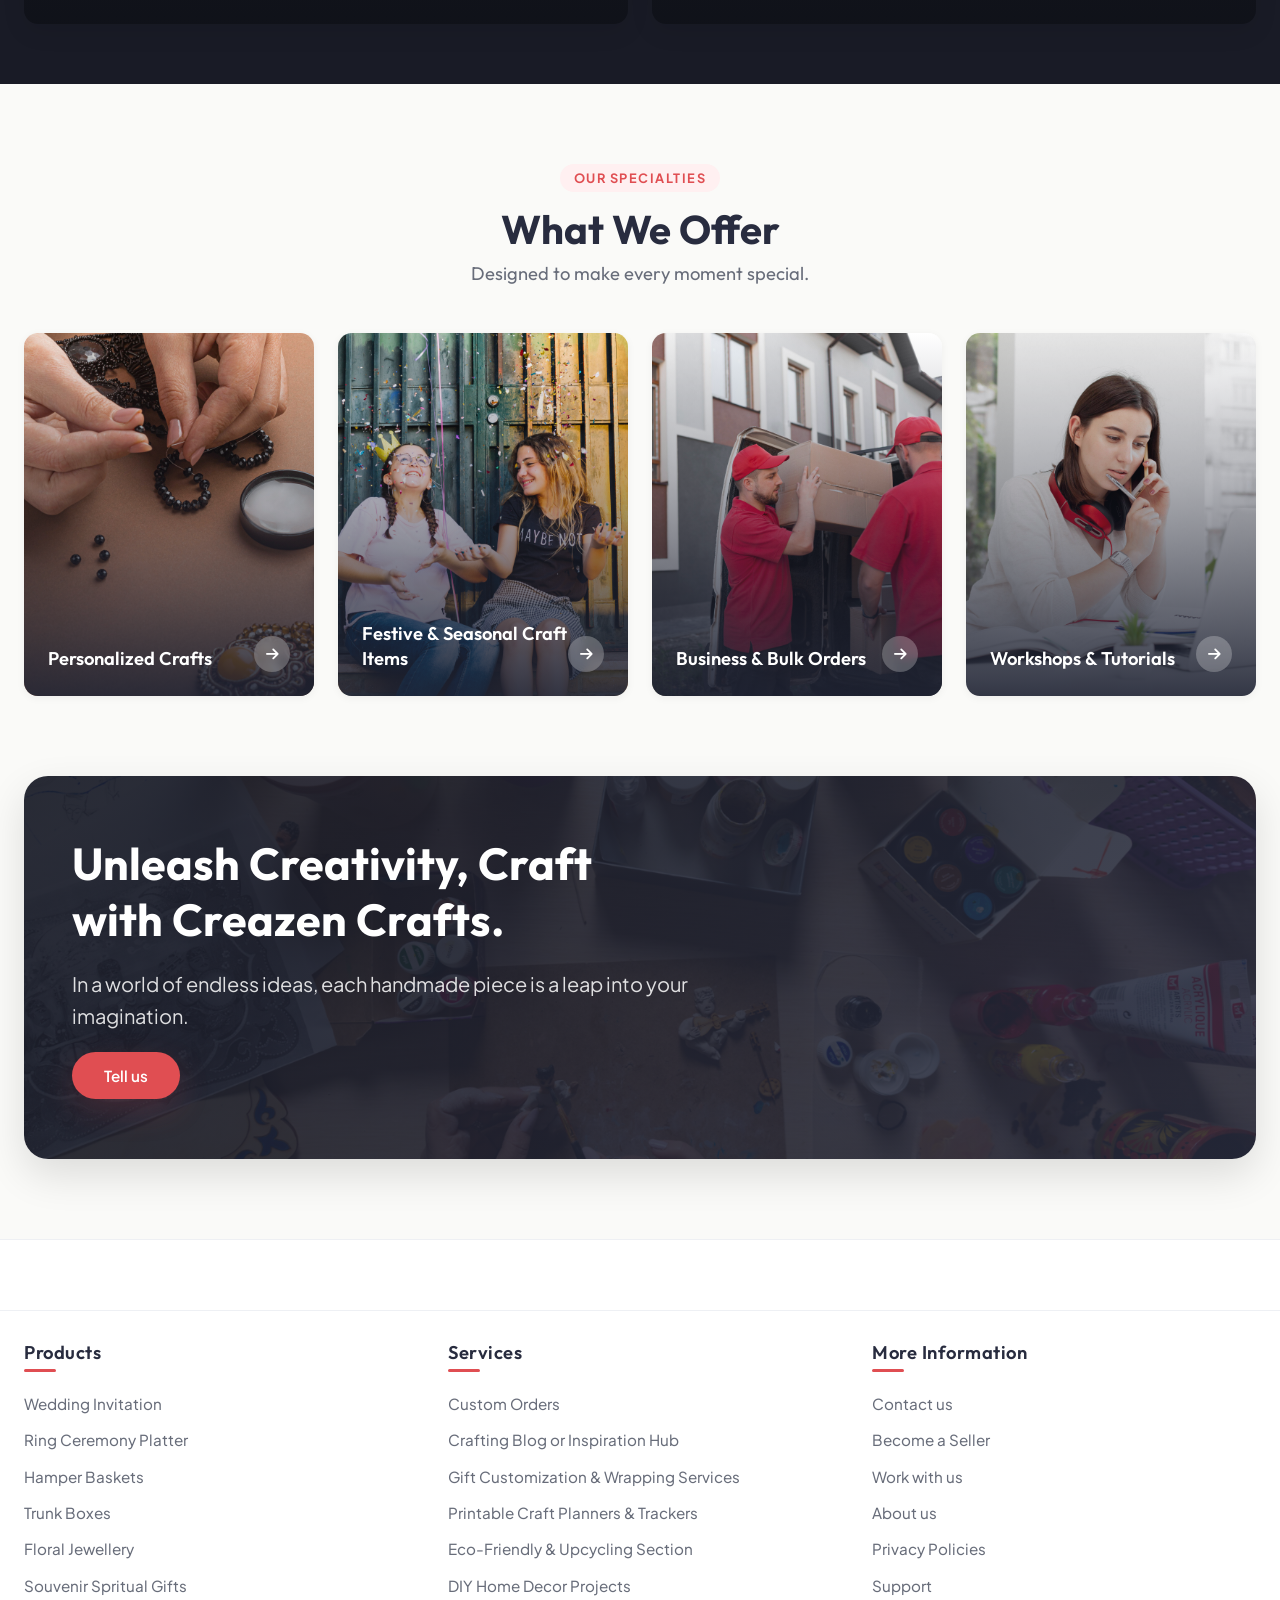
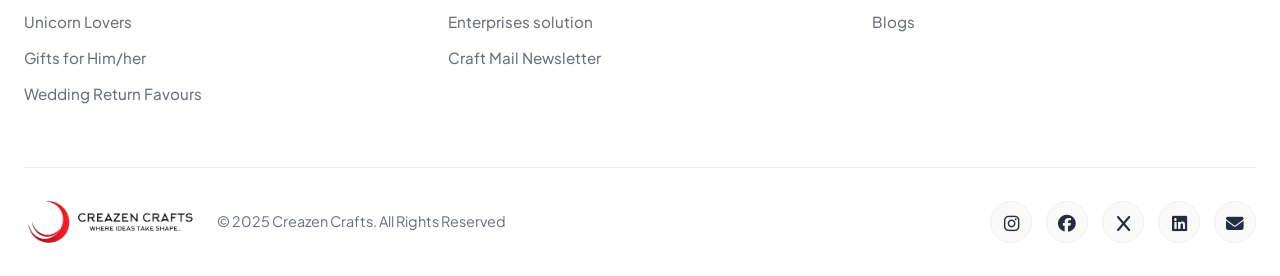
==== commit b92513d2: "fix: ui and add feature like auth and cart" ====
--- a/index.html
+++ b/index.html
@@ -1,360 +1,447 @@
 <!DOCTYPE html>
 <html lang="en">
-    <head>
-        <meta charset="UTF-8">
-        <meta name="viewport" content="width=device-width, initial-scale=1.0">
-        <title>Creazen Crafts . Bringing Ideas to Reality</title>
-        <link rel="icon" type="./image/x-icon"
-            href="./assets/icons/favicon-main.ico" />
-
-        <!-- Team: Megha Chourasiya | Harshkumar Santoshkumar | Kumar Gourav | Krishna K. Gupta -->
-        <!-- Open-graph properties -->
-        <meta property="og:url" content="https://creazencrafts.vercel.app/" />
-        <meta property="og:type" content="website" />
-        <meta property="og:title"
-            content="A Universe of Colors, Textures, and Creativity!" />
-        <meta property="og:description"
-            content="Explore a world of creativity with Creazen Crafts! Discover unique handmade crafts, 
-  DIY inspirations, and artistic designs that bring imagination to reality. Join us in crafting joy and creativity every day!" />
-        <meta property="og:image"
-            content="https://creazencrafts.vercel.app/assets/images/logos/creazen-parent-logo.png" />
-        <meta property="og:image:width" content="200" />
-        <meta property="og:image:height" content="200" />
-        <!--End Open-graph properties -->
-
-        <link rel="stylesheet"
-            href="https://cdnjs.cloudflare.com/ajax/libs/font-awesome/6.7.1/css/all.min.css">
-        <link rel="stylesheet" href="https://cdn.jsdelivr.net/npm/swiper@11/swiper-bundle.min.css" />
-        <link rel="stylesheet" href="./assets/css/global.css">
-        <link rel="stylesheet" href="./assets/css/index.css">
-    </head>
-    <body>
-        <header class="header-index">
-            <nav>
-                <div class="logo-seach">
-                    <div class="logo"><a href="index.html"><img
-                                src="./assets/images/logos/creazen-parent-logo.png"
-                                alt="creazen-logo"></a> </div>
-                    <div class="search-bar-container">
-                        <input type="text" class="search-input"
-                            placeholder="Search for products, items & more...">
-                        <button class="search-button">
-                            <span class="search-icon"><i
-                                    class="fa fa-solid fa-magnifying-glass"></i></span>
-                        </button>
-                    </div>
-                    <div class="menu">
-                        <nav class="navbar">
-                            <ul>
-                                <li><a href="./index.html">Home</a></li>
-                                <li class="dropdown">
-                                    <a href="#" class="category">
-                                        Category
-                                        <i class="fa-solid fa-caret-down c-down"></i>
-                                        <i class="fa-solid fa-caret-up c-up"></i>
-                                    </a>
-                                    <div class="dropdown-menu">
-                                        <a href="#">Wedding Invitation</a>
-                                        <a href="#">Ring Ceremony Platter</a>
-                                        <a href="#">Hamper Baskets</a>
-                                        <a href="#">Trunk Boxes</a>
-                                        <a href="#">Floral Jewellery</a>
-                                        <a href="#">Souvenir Spiritual Gifts</a>
-                                        <a href="#">Unicorn Lovers</a>
-                                        <a href="#">Gifts for Him/Her</a>
-                                        <a href="#">Wedding Return Favours</a>
-                                    </div>
-                                </li>
-                                <li><a href="./src/about-us.html" class="about-us">
-                                    About Us</a></li>
-                            </ul>
-                        </nav>                      
-                    </div>
-                </div>
-                <div class="seller-btn">
-                    <a href="./src/become-partner.html" class="become-seller"><i
-                            class="fa-solid fa-handshake-angle"></i><span>
-                            Become a Seller</span></a>
-                </div>
-                <!-- <div class="credential">
-        <a href="./src/about.html" class="become-seller"><i class="fa-solid fa-user-tie fa-xl"></i>Account</a>
-      </div> -->
-                <div class="toggle-container">
-                    <div class="toggle-bar">
-                        <a href="./src/login.html" class="log-in">Log in</a>
-                        <a href="./src/signup.html" class="sign-up active">Sign
-                            up</a>
-                    </div>
-                </div>
+  <head>
+    <meta charset="UTF-8" />
+    <meta name="viewport" content="width=device-width, initial-scale=1.0" />
+    <title>Creazen Crafts . Bringing Ideas to Reality</title>
+    <link
+      rel="icon"
+      type="./image/x-icon"
+      href="./assets/icons/favicon-main.ico"
+    />
+
+    <!-- Team: Megha Chourasiya | Krishna K. Gupta | Harshkumar Santoshkumar | Kumar Gourav  -->
+    <!-- Open-graph properties -->
+    <meta property="og:url" content="https://creazencrafts.vercel.app/" />
+    <meta property="og:type" content="website" />
+    <meta
+      property="og:title"
+      content="A Universe of Colors, Textures, and Creativity!"
+    />
+    <meta
+      property="og:description"
+      content="Explore a world of creativity with Creazen Crafts! Discover unique handmade crafts, 
+  DIY inspirations, and artistic designs that bring imagination to reality. Join us in crafting joy and creativity every day!"
+    />
+    <meta
+      property="og:image"
+      content="https://creazencrafts.vercel.app/assets/images/logos/creazen-parent-logo.png"
+    />
+    <meta property="og:image:width" content="200" />
+    <meta property="og:image:height" content="200" />
+    <!--End Open-graph properties -->
+
+    <link
+      rel="stylesheet"
+      href="https://cdnjs.cloudflare.com/ajax/libs/font-awesome/6.7.1/css/all.min.css"
+    />
+    <link
+      rel="stylesheet"
+      href="https://cdn.jsdelivr.net/npm/swiper@11/swiper-bundle.min.css"
+    />
+    <link rel="stylesheet" href="./assets/css/global.css" />
+    <link rel="stylesheet" href="./assets/css/index.css" />
+  </head>
+  <body>
+    <header class="header-index">
+      <nav class="main-nav">
+        <div class="logo">
+          <a href="index.html"><img src="./assets/images/logos/creazen-parent-logo.png" alt="Creazen Crafts Logo" /></a>
+        </div>
+
+        <div class="search-bar-container">
+          <input type="text" class="search-input" placeholder="Search for handmade crafts, gifts & more..." aria-label="Search crafts" />
+          <button class="search-button" aria-label="Search"><span class="search-icon"><i class="fa fa-solid fa-magnifying-glass"></i></span></button>
+        </div>
+
+        <div class="nav-menu-wrapper" id="navMenuWrapper">
+          <div class="menu">
+            <nav class="navbar">
+              <ul>
+                <li><a href="./index.html" class="active">Home</a></li>
+                <li class="dropdown">
+                  <a href="#" class="category">Category <i class="fa-solid fa-caret-down c-down"></i></a>
+                  <div class="dropdown-menu">
+                    <a href="./src/catagory.html">Wedding Invitation</a>
+                    <a href="./src/catagory.html">Ring Ceremony Platter</a>
+                    <a href="./src/catagory.html">Hamper Baskets</a>
+                    <a href="./src/catagory.html">Trunk Boxes</a>
+                    <a href="./src/catagory.html">Floral Jewellery</a>
+                    <a href="./src/catagory.html">Souvenir Spiritual Gifts</a>
+                    <a href="./src/catagory.html">Unicorn Lovers</a>
+                    <a href="./src/catagory.html">Gifts for Him/Her</a>
+                    <a href="./src/catagory.html">Wedding Return Favours</a>
+                  </div>
+                </li>
+                <li><a href="./src/about-us.html" class="about-us">About Us</a></li>
+              </ul>
             </nav>
-        </header>
-
-        <!-- -------------Section:1-hero----------- -->
-        <section>
-            <div class="hero-banner-grid">
-                <div class="swiper mySwiper">
-                    <div class="swiper-wrapper">
-                        <div class="swiper-slide"><img
-                                src="./assets/images/page-imgages/grid-1.jpg"
-                                alt="grid-image"></div>
-                        <div class="swiper-slide"><img
-                                src="./assets/images/page-imgages/grid-2.jpg"
-                                alt="grid-image"></div>
-                        <div class="swiper-slide"><img
-                                src="./assets/images/page-imgages/grid-3.jpg"
-                                alt="grid-image"></div>
-                        <div class="swiper-slide"><img
-                                src="./assets/images/page-imgages/grid-4.jpg"
-                                alt="grid-image"></div>
-                        <div class="swiper-slide"><img
-                                src="./assets/images/page-imgages/grid-5.jpg"
-                                alt="grid-image"></div>
-                    </div>
-                    <div class="swiper-pagination"></div>
-                </div>
-            </div>
-        </section>
-
-        <!-- -------------Section:2-Video----------- -->
-        <section class="video-section">
-            <div class="video-container">
-
-                <div class="video-wrapper animate1">
-                    <video class="video" src="./assets/videos/art-paper.mp4"
-                        muted loop></video>
-
-                    <div class="overlay">
-                        <h1>Your visionary Partner in Handmade Crafts</h1>
-                        <div class="overlay-text">
-                            <p>Bringing imagination to life with personalized, handcrafted creations made to celebrate every moment.</p>
-                        </div>
-                    </div>
-                </div>
-
-                <div class="video-wrapper animate1">
-                    <video class="video" src="./assets/videos/buke-love.mp4"
-                        muted loop></video>
-                    <div class="overlay">
-                        <h1>Create Beyond Boundaries</h1>
-                        <div class="overlay-text">
-                            <p>Empowering your moments with innovative, handcrafted creations made with heart and imagination.</p>
-                        </div>
-                    </div>
-                </div>
-
-                <div class="video-wrapper animate2">
-                    <video class="video" src="./assets/videos/paint-women.mp4"
-                        muted loop></video>
-                    <div class="overlay">
-                        <h1>Accelerating Expression</h1>
-                        <div class="overlay-text">
-                            <p>Crafting seamless, personalized designs and handmade solutions that bring your unique vision to life.</p>
-                        </div>
-                    </div>
-                </div>
-
-                <div class="video-wrapper animate2">
-                    <video class="video" src="./assets/videos/sewing.mp4" muted
-                        loop></video>
-                    <div class="overlay">
-                        <h1>Connecting Tomorrow, Today</h1>
-                        <div class="overlay-text">
-                            <p>Breaking creative boundaries with innovative your designs that turn imagination into reality.</p>
-                        </div>
-                    </div>
-                </div>
-            </div>
-        </section>
-
-        <!-- -------------Section:3-Content----------- -->
-        <section>
-
-        </section>
-
-        <!-- -------------Section:4-hero----------- -->
-        <section id="Services">
-            <div class="service-container">
-                <div class="services-heading">
-                    <h1> What We Offer</h1>
-                    <h2> Designed to make every moment special.</h2>
-                </div>
-                <div class="service-container-content">
-                    <a href="./src/request-services.html">
-                        <div class="service-img-container">
-                            <img
-                                src="./assets/images/services/service-1.jpg"
-                                alt="service-image">
-                            <div class="service-overlay">
-                                <p>Personalized Crafts</p>
-                            </div>
-                        </div>
-                    </a>
-                    <a href="./src/catagory.html">
-                        <div class="service-img-container">
-                            <img
-                                src="./assets/images/services/service-3.jpg"
-                                alt="service-image">
-                            <div class="service-overlay">
-                                <p>Festive & Seasonal Craft Items</p>
-                            </div>
-                        </div>
-                    </a>
-                    <a href="#">
-                        <div class="service-img-container">
-                            <img
-                                src="./assets/images/services/service-2.jpg"
-                                alt="service-image">
-                            <div class="service-overlay">
-                                <p>Business & Bulk Orders</p>
-                            </div>
-                        </div>
-                    </a>
-                    <a href="#">
-                        <div class="service-img-container">
-                            <img
-                                src="./assets/images/services/service-4.jpg"
-                                alt="service-image">
-                            <div class="service-overlay">
-                                <p>Workshops & Tutorials</p>
-                            </div>
-                        </div>
-                    </a>
-                </div>
-            </div>
-        </section>
-
-        <!-- sec-7 -->
-        <div class="banner-section">
-            <div class="banner-content">
-                <h1>Unleash Creativity, Craft with Creazen Crafts.</h1>
-                <p>In a world of endless ideas, each handmade piece is a leap into your imagination.</p>
-                <a href="./src/contact.html"><button class="btn">Tell us</button></a>
-            </div>
-        </div>
-
-        <!-- -------------Section:- Footer----------- -->
-        <!-- footer -->
-        <footer id="Footer">
-            <div id="footer-middle-line"></div>
-            <div class="footer-container">
-                <div class="footer-more-info-container">
-                    <div class="more-info-list-item">
-                        <h2>Products</h2>
-                        <ul>
-                            <a href="#">
-                                <li>Wedding Invitation</li>
-                            </a>
-                            <a href="#">
-                                <li>Ring Ceremony Platter</li>
-                            </a>
-                            <a href="#">
-                                <li>Hamper Baskets</li>
-                            </a>
-                            <a href="#">
-                                <li>Trunk Boxes</li>
-                            </a>
-                            <a href="#">
-                                <li>Floral Jewellery</li>
-                            </a>
-                            <a href="#">
-                                <li>Souvenir Spritual Gifts</li>
-                            </a>
-                            <a href="#">
-                                <li>Unicorn Lovers</li>
-                            </a>
-                            <a href="#">
-                                <li>Gifts for Him/her</li>
-                            </a>
-                            <a href="#">
-                                <li>Wedding Return Favours</li>
-                            </a>
-                        </ul>
-                    </div>
-
-                    <div class="more-info-list-item">
-                        <h2>Services</h2>
-                        <ul>
-                            <a href="#">
-                                <li>Custom Orders</li>
-                            </a>
-                            <a href="#">
-                                <li>Crafting Blog or Inspiration Hub</li>
-                            </a>
-                            <a href="#">
-                                <li>Gift Customization & Wrapping Services</li>
-                            </a>
-                            <a href="#">
-                                <li>Printable Craft Planners & Trackers</li>
-                            </a>
-                            <a href="#">
-                                <li>Eco-Friendly & Upcycling Section</li>
-                            </a>
-                            <a href="#">
-                                <li>DIY Home Decor Projects</li>
-                            </a>
-                            <a href="#">
-                                <li>Enterprises solution</li>
-                            </a>
-                            <a href="#">
-                                <li>Craft Mail Newsletter</li>
-                            </a>
-                        </ul>
-                    </div>
-
-                    <div class="more-info-list-item">
-                        <h2>More Information</h2>
-                        <ul>
-                            <a href="./src/contact.html">
-                                <li>Contact us</li>
-                            </a>
-                            <a href="./src/become-partner.html">
-                                <li>Become a Seller</li>
-                            </a>
-                            <a href="./src/career-with-creazen.html">
-                                <li>Work with us</li>
-                            </a>
-                            <a href="./src/about-us.html">
-                                <li>About us </li>
-                            </a>
-                            <a href="./src/policy.html">
-                                <li>Privacy Policies</li>
-                            </a>
-                            <a href="mailto: creazen@gmail.com">
-                                <li>Support</li>
-                            </a>
-                            <a href="#">
-                                <li>Blogs</li>
-                            </a>
-                        </ul>
-                    </div>
-                </div>
-
-                <div id="footer-middle-line"></div>
-
-                <div class="footer-last-container">
-                    <div class="footer-last-content">
-                        <img
-                            src="./assets/images/logos/creazen-parent-logo-whitebg.png">
-                        <p> ©️ 2025 Creazen Crafts. All Rights Reserved</p>
-                    </div>
-
-                    <div class="social-icon-container">
-                        <a href="#"><span><i
-                                    class="fa-brands fa-instagram fa-xl"></i></span></a>
-                        <a href="#"><span><i
-                                    class="fa-brands fa-facebook fa-xl"></i></span></a>
-                        <a href="#"><span><i
-                                    class="fa-brands fa-x fa-xl"></i></span></a>
-                        <a href="#"><span><i
-                                    class="fa-brands fa-linkedin fa-xl"></i></span></a>                                   
-                        <a href="mailto: creazen@gmail.com"><span><i 
-                                    class="fa-solid fa-envelope fa-xl"></i></span></a>               
-                    </div>
-                </div>
-            </div>
-        </footer>
-
-        <script src="https://cdn.jsdelivr.net/npm/swiper@11/swiper-bundle.min.js"></script>
-        <script src="./assets/js/index.js"></script>
-    </body>
-</html>+          </div>
+
+          <div class="mobile-drawer-only-actions">
+            <div class="seller-btn">
+              <a href="./src/become-partner.html" class="become-seller"><i class="fa-solid fa-handshake-angle"></i><span> Become a Seller</span></a>
+            </div>
+            <div class="drawer-user-profile-card" id="drawerUserProfileCard"></div>
+          </div>
+        </div>
+
+        <div class="header-right-actions">
+          <div class="seller-btn desktop-seller-btn">
+            <a href="./src/become-partner.html" class="become-seller"><i class="fa-solid fa-handshake-angle"></i><span> Become a Seller</span></a>
+          </div>
+
+          <button class="header-cart-btn header-cart-trigger" id="headerCartBtn" aria-label="Open Shopping Bag">
+            <i class="fa-solid fa-bag-shopping"></i>
+            <span class="cart-badge-val">0</span>
+          </button>
+
+          <div class="toggle-container">
+            <div class="toggle-bar">
+              <a href="./src/login.html" class="log-in">Log in</a>
+              <a href="./src/signup.html" class="sign-up active">Sign up</a>
+            </div>
+          </div>
+
+          <button class="mobile-hamburger" id="mobileMenuBtn" aria-label="Toggle Navigation Menu">
+            <i class="fa-solid fa-bars icon-bars"></i>
+            <i class="fa-solid fa-xmark icon-close"></i>
+          </button>
+        </div>
+      </nav>
+      <div class="nav-backdrop" id="navBackdrop"></div>
+    </header>
+
+    <!-- -------------Section:1-hero----------- -->
+    <section>
+      <div class="hero-banner-grid">
+        <div class="swiper mySwiper">
+          <div class="swiper-wrapper">
+            <div class="swiper-slide">
+              <img
+                src="./assets/images/page-imgages/grid-1.jpg"
+                alt="grid-image"
+              />
+            </div>
+            <div class="swiper-slide">
+              <img
+                src="./assets/images/page-imgages/grid-2.jpg"
+                alt="grid-image"
+              />
+            </div>
+            <div class="swiper-slide">
+              <img
+                src="./assets/images/page-imgages/grid-3.jpg"
+                alt="grid-image"
+              />
+            </div>
+            <div class="swiper-slide">
+              <img
+                src="./assets/images/page-imgages/grid-4.jpg"
+                alt="grid-image"
+              />
+            </div>
+            <div class="swiper-slide">
+              <img
+                src="./assets/images/page-imgages/grid-5.jpg"
+                alt="grid-image"
+              />
+            </div>
+          </div>
+          <div class="swiper-pagination"></div>
+        </div>
+      </div>
+    </section>
+
+    <!-- -------------Section:2-Video----------- -->
+    <section class="video-section">
+      <div class="video-container">
+        <div class="video-wrapper animate1">
+          <video
+            class="video"
+            src="./assets/videos/art-paper.mp4"
+            muted
+            loop
+            playsinline
+          ></video>
+
+          <div class="overlay">
+            <div class="video-play-badge"><i class="fa-solid fa-play"></i></div>
+            <h1>Your Visionary Partner in Handmade Crafts</h1>
+            <div class="overlay-text">
+              <p>
+                Bringing imagination to life with personalized, handcrafted
+                creations made to celebrate every moment.
+              </p>
+            </div>
+          </div>
+        </div>
+
+        <div class="video-wrapper animate1">
+          <video
+            class="video"
+            src="./assets/videos/buke-love.mp4"
+            muted
+            loop
+            playsinline
+          ></video>
+          <div class="overlay">
+            <div class="video-play-badge"><i class="fa-solid fa-play"></i></div>
+            <h1>Create Beyond Boundaries</h1>
+            <div class="overlay-text">
+              <p>
+                Empowering your moments with innovative, handcrafted creations
+                made with heart and imagination.
+              </p>
+            </div>
+          </div>
+        </div>
+
+        <div class="video-wrapper animate2">
+          <video
+            class="video"
+            src="./assets/videos/paint-women.mp4"
+            muted
+            loop
+            playsinline
+          ></video>
+          <div class="overlay">
+            <div class="video-play-badge"><i class="fa-solid fa-play"></i></div>
+            <h1>Accelerating Expression</h1>
+            <div class="overlay-text">
+              <p>
+                Crafting seamless, personalized designs and handmade solutions
+                that bring your unique vision to life.
+              </p>
+            </div>
+          </div>
+        </div>
+
+        <div class="video-wrapper animate2">
+          <video
+            class="video"
+            src="./assets/videos/sewing.mp4"
+            muted
+            loop
+            playsinline
+          ></video>
+          <div class="overlay">
+            <div class="video-play-badge"><i class="fa-solid fa-play"></i></div>
+            <h1>Connecting Tomorrow, Today</h1>
+            <div class="overlay-text">
+              <p>
+                Breaking creative boundaries with innovative designs that
+                turn imagination into reality.
+              </p>
+            </div>
+          </div>
+        </div>
+      </div>
+    </section>
+
+    <!-- -------------Section:4-Services----------- -->
+    <section id="Services">
+      <div class="service-container">
+        <div class="services-heading">
+          <span class="section-tag">OUR SPECIALTIES</span>
+          <h1>What We Offer</h1>
+          <h2>Designed to make every moment special.</h2>
+        </div>
+        <div class="service-container-content">
+          <a href="./src/request-services.html" class="service-card-link">
+            <div class="service-img-container">
+              <img
+                src="./assets/images/services/service-1.jpg"
+                alt="Personalized Crafts"
+              />
+              <div class="service-overlay">
+                <p>Personalized Crafts</p>
+                <span class="card-arrow"><i class="fa-solid fa-arrow-right"></i></span>
+              </div>
+            </div>
+          </a>
+          <a href="./src/catagory.html" class="service-card-link">
+            <div class="service-img-container">
+              <img
+                src="./assets/images/services/service-3.jpg"
+                alt="Festive & Seasonal Craft Items"
+              />
+              <div class="service-overlay">
+                <p>Festive & Seasonal Craft Items</p>
+                <span class="card-arrow"><i class="fa-solid fa-arrow-right"></i></span>
+              </div>
+            </div>
+          </a>
+          <a href="./src/request-services.html" class="service-card-link">
+            <div class="service-img-container">
+              <img
+                src="./assets/images/services/service-2.jpg"
+                alt="Business & Bulk Orders"
+              />
+              <div class="service-overlay">
+                <p>Business & Bulk Orders</p>
+                <span class="card-arrow"><i class="fa-solid fa-arrow-right"></i></span>
+              </div>
+            </div>
+          </a>
+          <a href="./src/request-services.html" class="service-card-link">
+            <div class="service-img-container">
+              <img
+                src="./assets/images/services/service-4.jpg"
+                alt="Workshops & Tutorials"
+              />
+              <div class="service-overlay">
+                <p>Workshops & Tutorials</p>
+                <span class="card-arrow"><i class="fa-solid fa-arrow-right"></i></span>
+              </div>
+            </div>
+          </a>
+        </div>
+      </div>
+    </section>
+
+    <!-- ---------------sec-7:-Banner-------------- -->
+    <div class="banner-section">
+      <div class="banner-content">
+        <h1>Unleash Creativity, Craft with Creazen Crafts.</h1>
+        <p>
+          In a world of endless ideas, each handmade piece is a leap into your
+          imagination.
+        </p>
+        <a href="./src/contact.html"><button class="btn">Tell us</button></a>
+      </div>
+    </div>
+
+    <!-- -------------Section:-Footer----------- -->
+    <!-- footer -->
+    <footer id="Footer">
+      <div id="footer-middle-line"></div>
+      <div class="footer-container">
+        <div class="footer-more-info-container">
+          <div class="more-info-list-item">
+            <h2>Products</h2>
+            <ul>
+              <a href="#">
+                <li>Wedding Invitation</li>
+              </a>
+              <a href="#">
+                <li>Ring Ceremony Platter</li>
+              </a>
+              <a href="#">
+                <li>Hamper Baskets</li>
+              </a>
+              <a href="#">
+                <li>Trunk Boxes</li>
+              </a>
+              <a href="#">
+                <li>Floral Jewellery</li>
+              </a>
+              <a href="#">
+                <li>Souvenir Spritual Gifts</li>
+              </a>
+              <a href="#">
+                <li>Unicorn Lovers</li>
+              </a>
+              <a href="#">
+                <li>Gifts for Him/her</li>
+              </a>
+              <a href="#">
+                <li>Wedding Return Favours</li>
+              </a>
+            </ul>
+          </div>
+
+          <div class="more-info-list-item">
+            <h2>Services</h2>
+            <ul>
+              <a href="#">
+                <li>Custom Orders</li>
+              </a>
+              <a href="#">
+                <li>Crafting Blog or Inspiration Hub</li>
+              </a>
+              <a href="#">
+                <li>Gift Customization & Wrapping Services</li>
+              </a>
+              <a href="#">
+                <li>Printable Craft Planners & Trackers</li>
+              </a>
+              <a href="#">
+                <li>Eco-Friendly & Upcycling Section</li>
+              </a>
+              <a href="#">
+                <li>DIY Home Decor Projects</li>
+              </a>
+              <a href="#">
+                <li>Enterprises solution</li>
+              </a>
+              <a href="#">
+                <li>Craft Mail Newsletter</li>
+              </a>
+            </ul>
+          </div>
+
+          <div class="more-info-list-item">
+            <h2>More Information</h2>
+            <ul>
+              <a href="./src/contact.html">
+                <li>Contact us</li>
+              </a>
+              <a href="./src/become-partner.html">
+                <li>Become a Seller</li>
+              </a>
+              <a href="./src/career-with-creazen.html">
+                <li>Work with us</li>
+              </a>
+              <a href="./src/about-us.html">
+                <li>About us</li>
+              </a>
+              <a href="./src/policy.html">
+                <li>Privacy Policies</li>
+              </a>
+              <a href="mailto: creazen@gmail.com">
+                <li>Support</li>
+              </a>
+              <a href="#">
+                <li>Blogs</li>
+              </a>
+            </ul>
+          </div>
+        </div>
+
+        <div id="footer-middle-line"></div>
+
+        <div class="footer-last-container">
+          <div class="footer-last-content">
+            <img src="./assets/images/logos/creazen-parent-logo-whitebg.png" />
+            <p>©️ 2025 Creazen Crafts. All Rights Reserved</p>
+          </div>
+
+          <div class="social-icon-container">
+            <a href="#"
+              ><span><i class="fa-brands fa-instagram fa-xl"></i></span
+            ></a>
+            <a href="#"
+              ><span><i class="fa-brands fa-facebook fa-xl"></i></span
+            ></a>
+            <a href="#"
+              ><span><i class="fa-brands fa-x fa-xl"></i></span
+            ></a>
+            <a href="#"
+              ><span><i class="fa-brands fa-linkedin fa-xl"></i></span
+            ></a>
+
+            <a href="mailto: creazen@gmail.com"
+              ><span><i class="fa-solid fa-envelope fa-xl"></i></span
+            ></a>
+          </div>
+        </div>
+      </div>
+    </footer>
+
+    <script src="https://cdn.jsdelivr.net/npm/swiper@11/swiper-bundle.min.js"></script>
+    <script src="./assets/js/cart.js"></script>
+    <script src="./assets/js/auth.js"></script>
+    <script src="./assets/js/index.js"></script>
+  </body>
+</html>
--- a/assets/css/global.css
+++ b/assets/css/global.css
@@ -1,107 +1,1351 @@
-/* ---------------------------------------------Footer-------------------------------------------------------- */
+/* ---------------------------------------------
+   Creazen Crafts - Global Design System & Variables
+--------------------------------------------- */
+
+@import url('https://fonts.googleapis.com/css2?family=Outfit:wght@300;400;500;600;700&family=Plus+Jakarta+Sans:wght@300;400;500;600;700&display=swap');
+
+:root {
+  /* Brand Palette */
+  --primary: #e04e52;
+  --primary-hover: #c83b4c;
+  --primary-light: #fff0f1;
+  --secondary: #282c3f;
+  --secondary-light: #4b5168;
+  --accent: #f8a555;
+  --accent-soft: #fffded;
+  
+  /* Neutral Colors */
+  --bg-main: #fafaf8;
+  --bg-surface: #ffffff;
+  --bg-dark: #191b26;
+  --text-main: #282c3f;
+  --text-muted: #686d7a;
+  --text-light: #8e93a0;
+  --text-inverse: #ffffff;
+  --border-color: #eef0f4;
+  --border-focus: #e04e52;
+
+  /* Typography */
+  --font-heading: 'Outfit', -apple-system, BlinkMacSystemFont, sans-serif;
+  --font-body: 'Plus Jakarta Sans', -apple-system, BlinkMacSystemFont, sans-serif;
+
+  /* Elevation & Shadows */
+  --shadow-sm: 0 2px 8px rgba(0, 0, 0, 0.05);
+  --shadow-md: 0 8px 24px rgba(0, 0, 0, 0.08);
+  --shadow-lg: 0 16px 40px rgba(0, 0, 0, 0.12);
+  --shadow-hover: 0 12px 32px rgba(224, 78, 82, 0.18);
+
+  /* Glassmorphism */
+  --glass-bg: rgba(255, 255, 255, 0.88);
+  --glass-border: rgba(255, 255, 255, 0.4);
+  --glass-blur: blur(12px);
+
+  /* Transitions */
+  --transition-fast: 0.2s cubic-bezier(0.4, 0, 0.2, 1);
+  --transition-normal: 0.35s cubic-bezier(0.4, 0, 0.2, 1);
+  --transition-bounce: 0.4s cubic-bezier(0.34, 1.56, 0.64, 1);
+
+  /* Radius */
+  --radius-sm: 8px;
+  --radius-md: 14px;
+  --radius-lg: 24px;
+  --radius-full: 9999px;
+}
+
+/* Global Resets */
+*, *::before, *::after {
+  box-sizing: border-box;
+  margin: 0;
+  padding: 0;
+}
+
+html {
+  scroll-behavior: smooth;
+  font-size: 16px;
+}
+
+body {
+  background-color: var(--bg-main);
+  color: var(--text-main);
+  font-family: var(--font-body);
+  line-height: 1.6;
+  -webkit-font-smoothing: antialiased;
+  -moz-osx-font-smoothing: grayscale;
+  overflow-x: hidden;
+}
+
+h1, h2, h3, h4, h5, h6 {
+  font-family: var(--font-heading);
+  color: var(--secondary);
+  line-height: 1.25;
+  font-weight: 700;
+}
+
+a {
+  color: inherit;
+  text-decoration: none;
+  transition: color var(--transition-fast);
+}
+
+img, video {
+  max-width: 100%;
+  height: auto;
+  display: block;
+}
+
+/* ---------------------------------------------
+   Footer
+--------------------------------------------- */
+#Footer {
+  background-color: var(--bg-surface);
+  border-top: 1px solid var(--border-color);
+  padding: 60px 0 30px 0;
+  width: 100%;
+}
 
 .footer-container {
-  max-width: 100vw;
-  background-color: white;
-  display: flex;
-  justify-content: center;
-  align-items: center;
+  max-width: 1280px;
+  margin: 0 auto;
+  padding: 0 24px;
+  display: flex;
   flex-direction: column;
-  font-family: Arial, sans-serif;
-}
-
-#footer-middle-line {
-  min-width: 100%;
-  height: 2px;
-  background-color: gray;
-  margin: 20px 0px;
+  align-items: center;
 }
 
 .footer-more-info-container {
-  margin: 25px 0;
-  width: 80%;
-
-  display: flex;
-  align-items: baseline;
-  justify-content: space-between;
-  flex-wrap: wrap;
-  font-family: Arial, sans-serif;
+  width: 100%;
+  display: grid;
+  grid-template-columns: repeat(3, 1fr);
+  gap: 40px;
+  margin-bottom: 50px;
 }
 
 .more-info-list-item {
-  min-width: 20%;
-  color: black;
+  display: flex;
+  flex-direction: column;
 }
 
 .more-info-list-item h2 {
-  font-size: 1.2rem;
-  letter-spacing: 1px;
+  font-size: 1.15rem;
+  font-weight: 600;
+  letter-spacing: 0.5px;
+  color: var(--secondary);
+  margin-bottom: 20px;
+  position: relative;
+  padding-bottom: 8px;
+}
+
+.more-info-list-item h2::after {
+  content: '';
+  position: absolute;
+  left: 0;
+  bottom: 0;
+  width: 32px;
+  height: 3px;
+  background-color: var(--primary);
+  border-radius: 2px;
 }
 
 .more-info-list-item ul {
-  margin-top: 20px;
+  list-style: none;
+  display: flex;
+  flex-direction: column;
+  gap: 12px;
 }
 
 .more-info-list-item ul a {
-  text-decoration: none;
+  color: var(--text-muted);
+  font-size: 0.95rem;
+  font-weight: 450;
+  transition: all var(--transition-fast);
+  display: inline-block;
+}
+
+.more-info-list-item ul a:hover {
+  color: var(--primary);
+  transform: translateX(4px);
 }
 
 .more-info-list-item ul li {
   list-style: none;
+}
+
+#footer-middle-line {
+  width: 100%;
+  height: 1px;
+  background: var(--border-color);
+  margin: 10px 0 30px 0;
+}
+
+.footer-last-container {
+  width: 100%;
+  display: flex;
+  align-items: center;
+  justify-content: space-between;
+  gap: 24px;
+  flex-wrap: wrap;
+}
+
+.footer-last-content {
+  display: flex;
+  align-items: center;
+  gap: 20px;
+  flex-wrap: wrap;
+}
+
+.footer-last-container img {
+  height: 48px;
+  width: auto;
+  object-fit: contain;
+}
+
+.footer-last-content p {
+  color: var(--text-muted);
   font-size: 0.9rem;
   font-weight: 400;
-  margin-top: 17px;
-  color: #282c3f;
+}
+
+.social-icon-container {
+  display: flex;
+  align-items: center;
+  gap: 14px;
+}
+
+.social-icon-container a {
+  display: flex;
+  align-items: center;
+  justify-content: center;
+  width: 42px;
+  height: 42px;
+  border-radius: 50%;
+  background: var(--bg-main);
+  color: var(--secondary);
+  border: 1px solid var(--border-color);
+  transition: all var(--transition-fast);
+}
+
+.social-icon-container a span i {
+  font-size: 1.1rem;
+  margin: 0;
+  color: var(--secondary);
+  transition: color var(--transition-fast);
+}
+
+.social-icon-container a:hover {
+  background: var(--primary);
+  border-color: var(--primary);
+  transform: translateY(-3px);
+  box-shadow: var(--shadow-hover);
+}
+
+.social-icon-container a:hover span i {
+  color: var(--text-inverse);
+}
+
+/* Footer Responsive Breakpoints */
+@media (max-width: 992px) {
+  .footer-more-info-container {
+    grid-template-columns: repeat(2, 1fr);
+    gap: 32px;
+  }
+}
+
+@media (max-width: 640px) {
+  #Footer {
+    padding: 40px 0 24px 0;
+  }
+
+  .footer-more-info-container {
+    grid-template-columns: 1fr;
+    gap: 28px;
+    margin-bottom: 30px;
+  }
+
+  .footer-last-container {
+    flex-direction: column;
+    align-items: center;
+    text-align: center;
+    gap: 20px;
+  }
+
+  .footer-last-content {
+    flex-direction: column;
+    justify-content: center;
+    gap: 12px;
+  }
+
+  .social-icon-container {
+    justify-content: center;
+  }
+}
+
+/* ---------------------------------------------
+   Header Cart Trigger Button & User Profile
+--------------------------------------------- */
+.header-cart-btn {
+  position: relative;
+  background: var(--bg-surface);
+  border: 1.5px solid var(--border-color);
+  width: 42px;
+  height: 42px;
+  border-radius: 50%;
+  display: inline-flex;
+  align-items: center;
+  justify-content: center;
+  color: var(--secondary);
+  font-size: 1.1rem;
   cursor: pointer;
-}
-
-.footer-last-container {
-  width: 80%;
+  transition: all var(--transition-fast);
+  box-shadow: var(--shadow-sm);
+}
+
+.header-cart-btn:hover {
+  border-color: var(--primary);
+  color: var(--primary);
+  transform: translateY(-2px);
+  box-shadow: var(--shadow-hover);
+}
+
+.cart-badge-val {
+  position: absolute;
+  top: -4px;
+  right: -4px;
+  background: var(--primary);
+  color: #ffffff;
+  font-size: 0.72rem;
+  font-weight: 700;
+  min-width: 20px;
+  height: 20px;
+  padding: 0 5px;
+  border-radius: 10px;
+  display: inline-flex;
+  align-items: center;
+  justify-content: center;
+  border: 2px solid var(--bg-surface);
+}
+
+/* User Profile Dropdown */
+.user-profile-dropdown {
+  position: relative;
+}
+
+.user-profile-btn {
+  display: inline-flex;
+  align-items: center;
+  gap: 8px;
+  background: var(--bg-surface);
+  border: 1.5px solid var(--border-color);
+  padding: 6px 14px;
+  border-radius: var(--radius-full);
+  cursor: pointer;
+  font-family: var(--font-body);
+  font-size: 0.88rem;
+  font-weight: 600;
+  color: var(--secondary);
+  transition: all var(--transition-fast);
+}
+
+.user-profile-btn:hover {
+  border-color: var(--primary);
+  color: var(--primary);
+}
+
+.user-avatar-initial {
+  width: 28px;
+  height: 28px;
+  border-radius: 50%;
+  background: var(--primary);
+  color: #ffffff;
+  font-size: 0.82rem;
+  font-weight: 700;
+  display: inline-flex;
+  align-items: center;
+  justify-content: center;
+}
+
+.user-dropdown-menu {
+  position: absolute;
+  top: calc(100% + 10px);
+  right: 0;
+  background: var(--bg-surface);
+  border-radius: var(--radius-md);
+  box-shadow: 0 12px 32px rgba(0, 0, 0, 0.16);
+  border: 1px solid var(--border-color);
+  padding: 12px 0;
+  min-width: 220px;
+  opacity: 0;
+  visibility: hidden;
+  transform: translateY(10px);
+  transition: all var(--transition-normal);
+  z-index: 1050;
+}
+
+.user-profile-dropdown:hover .user-dropdown-menu,
+.user-dropdown-menu.active {
+  opacity: 1 !important;
+  visibility: visible !important;
+  transform: translateY(0) !important;
+}
+
+/* Header Right Actions Flex Container */
+.header-right-actions {
+  display: flex !important;
+  flex-direction: row !important;
+  align-items: center !important;
+  flex-wrap: nowrap !important;
+  gap: 16px;
+  flex-shrink: 0;
+}
+
+/* Desktop / Mobile Helper Visibility Rules */
+.mobile-drawer-only-actions {
+  display: none !important;
+}
+
+.desktop-seller-btn {
+  display: flex !important;
+  align-items: center;
+}
+
+@media (max-width: 991.98px) {
+  .mobile-drawer-only-actions {
+    display: flex !important;
+    flex-direction: column;
+    gap: 16px;
+    width: 100%;
+    margin-top: 16px;
+  }
+
+  .desktop-seller-btn {
+    display: none !important;
+  }
+
+  .header-right-actions {
+    gap: 10px;
+  }
+}
+
+.mobile-sidebar-profile-card {
+  background: var(--bg-main);
+  border: 1px solid var(--border-color);
+  border-radius: var(--radius-md);
+  padding: 14px 16px;
+  display: flex;
+  align-items: center;
+  gap: 12px;
+  box-shadow: var(--shadow-sm);
+  width: 100%;
+  box-sizing: border-box;
+}
+
+.mobile-sidebar-profile-card .card-avatar {
+  width: 38px;
+  height: 38px;
+  border-radius: 50%;
+  background: var(--primary);
+  color: #ffffff;
+  font-size: 1rem;
+  font-weight: 700;
+  display: flex;
+  align-items: center;
+  justify-content: center;
+  flex-shrink: 0;
+}
+
+.mobile-sidebar-profile-card .card-details {
+  display: flex;
+  flex-direction: column;
+  flex: 1;
+  overflow: hidden;
+}
+
+.mobile-sidebar-profile-card .card-name {
+  font-size: 0.9rem;
+  color: var(--secondary);
+  white-space: nowrap;
+  overflow: hidden;
+  text-overflow: ellipsis;
+}
+
+.mobile-sidebar-profile-card .card-email {
+  font-size: 0.76rem;
+  color: var(--text-muted);
+  white-space: nowrap;
+  overflow: hidden;
+  text-overflow: ellipsis;
+}
+
+.mobile-sidebar-profile-card .card-logout-btn {
+  background: rgba(224, 78, 82, 0.1);
+  color: var(--primary);
+  border: none;
+  width: 32px;
+  height: 32px;
+  border-radius: 50%;
+  display: flex;
+  align-items: center;
+  justify-content: center;
+  cursor: pointer;
+  transition: all var(--transition-fast);
+  flex-shrink: 0;
+}
+
+.mobile-sidebar-profile-card .card-logout-btn:hover {
+  background: var(--primary);
+  color: #ffffff;
+}
+
+.mobile-drawer-auth-buttons {
+  display: flex;
+  gap: 10px;
+  width: 100%;
+}
+
+.mobile-drawer-auth-buttons .btn {
+  flex: 1;
+  text-align: center;
+  justify-content: center;
+}
+
+.user-menu-header {
+  padding: 8px 18px;
+  display: flex;
+  flex-direction: column;
+}
+
+.user-menu-header strong {
+  font-size: 0.92rem;
+  color: var(--secondary);
+}
+
+.user-menu-header span {
+  font-size: 0.78rem;
+  color: var(--text-muted);
+}
+
+.user-dropdown-menu hr {
+  border: none;
+  border-top: 1px solid var(--border-color);
+  margin: 8px 0;
+}
+
+.user-dropdown-menu a {
+  display: flex;
+  align-items: center;
+  gap: 10px;
+  padding: 10px 18px;
+  font-size: 0.88rem;
+  color: var(--text-main);
+  font-weight: 500;
+  transition: background var(--transition-fast);
+}
+
+.user-dropdown-menu a:hover {
+  background: var(--primary-light);
+  color: var(--primary);
+}
+
+/* ---------------------------------------------
+   Slide-over Shopping Cart Drawer
+--------------------------------------------- */
+.cart-drawer-overlay {
+  position: fixed;
+  inset: 0;
+  background: rgba(15, 17, 26, 0.5);
+  backdrop-filter: blur(4px);
+  z-index: 2000;
+  opacity: 0;
+  visibility: hidden;
+  transition: all var(--transition-normal);
+}
+
+.cart-drawer-overlay.active {
+  opacity: 1;
+  visibility: visible;
+}
+
+.cart-drawer {
+  position: fixed;
+  top: 0;
+  right: -100%;
+  width: 420px;
+  max-width: 100vw;
+  height: 100vh;
+  background: var(--bg-surface);
+  box-shadow: var(--shadow-lg);
+  z-index: 2001;
+  display: flex;
+  flex-direction: column;
+  transition: right var(--transition-normal);
+}
+
+.cart-drawer.open {
+  right: 0;
+}
+
+.cart-drawer-header {
+  padding: 20px 24px;
   display: flex;
   align-items: center;
   justify-content: space-between;
+  border-bottom: 1px solid var(--border-color);
+}
+
+.cart-title-group {
+  display: flex;
+  align-items: center;
+  gap: 12px;
+}
+
+.cart-title-group i {
+  font-size: 1.2rem;
+  color: var(--primary);
+}
+
+.cart-title-group h3 {
+  font-size: 1.15rem;
+  margin: 0;
+}
+
+.cart-count-badge {
+  background: var(--primary-light);
+  color: var(--primary);
+  font-size: 0.8rem;
+  font-weight: 700;
+  padding: 2px 10px;
+  border-radius: var(--radius-full);
+}
+
+.cart-close-btn {
+  background: transparent;
+  border: none;
+  font-size: 1.2rem;
+  color: var(--text-muted);
+  cursor: pointer;
+  width: 36px;
+  height: 36px;
+  border-radius: 50%;
+  display: flex;
+  align-items: center;
+  justify-content: center;
+  transition: all var(--transition-fast);
+}
+
+.cart-close-btn:hover {
+  background: var(--bg-main);
+  color: var(--secondary);
+}
+
+/* Free Shipping Meter */
+.free-shipping-bar {
+  background: var(--accent-soft);
+  padding: 12px 24px;
+  border-bottom: 1px solid var(--border-color);
+}
+
+.shipping-bar-text {
+  font-size: 0.82rem;
+  color: var(--secondary);
+  margin-bottom: 6px;
+}
+
+.shipping-bar-progress {
+  height: 6px;
+  background: #e2e4ea;
+  border-radius: 3px;
+  overflow: hidden;
+}
+
+.shipping-bar-fill {
+  height: 100%;
+  background: linear-gradient(90deg, var(--accent) 0%, var(--primary) 100%);
+  transition: width 0.4s ease;
+}
+
+/* Cart Body Items */
+.cart-drawer-body {
+  flex: 1;
+  overflow-y: auto;
+  padding: 20px 24px;
+  display: flex;
+  flex-direction: column;
+  gap: 16px;
+}
+
+.empty-cart-state {
+  margin: auto;
+  text-align: center;
+  padding: 40px 20px;
+  color: var(--text-muted);
+}
+
+.empty-cart-state i {
+  color: var(--text-light);
+  margin-bottom: 16px;
+}
+
+.empty-cart-state h4 {
+  font-size: 1.2rem;
+  color: var(--secondary);
+  margin-bottom: 8px;
+}
+
+.empty-cart-state p {
+  font-size: 0.9rem;
   margin-bottom: 20px;
-  flex-wrap: wrap;
-
-}
-
-.footer-last-content {
-  min-width: 45%;
-  display: flex;
-  align-items: center;
+}
+
+.cart-item-row {
+  display: flex;
+  gap: 14px;
+  padding-bottom: 16px;
+  border-bottom: 1px solid var(--border-color);
+}
+
+.cart-item-img {
+  width: 72px;
+  height: 72px;
+  object-fit: cover;
+  border-radius: var(--radius-sm);
+  background: var(--bg-main);
+}
+
+.cart-item-details {
+  flex: 1;
+  display: flex;
+  flex-direction: column;
   justify-content: space-between;
-
-}
-
-.footer-last-container img {
-  width: 208px;
-}
-
-.footer-last-content p {
-  color: #282c3f;
+}
+
+.cart-item-title {
+  font-size: 0.92rem;
+  font-weight: 600;
+  color: var(--secondary);
+  line-height: 1.3;
+}
+
+.cart-item-price-line {
+  display: flex;
+  align-items: center;
+  gap: 8px;
+  margin: 4px 0;
+}
+
+.cart-item-price {
+  font-weight: 700;
+  color: var(--primary);
+  font-size: 0.95rem;
+}
+
+.cart-item-orig {
+  font-size: 0.8rem;
+  color: var(--text-light);
+  text-decoration: line-through;
+}
+
+.cart-qty-row {
+  display: flex;
+  align-items: center;
+  justify-content: space-between;
+}
+
+.qty-stepper {
+  display: inline-flex;
+  align-items: center;
+  border: 1px solid var(--border-color);
+  border-radius: var(--radius-full);
+  background: var(--bg-main);
+}
+
+.qty-btn {
+  background: transparent;
+  border: none;
+  width: 26px;
+  height: 26px;
+  cursor: pointer;
+  font-weight: 700;
+  color: var(--secondary);
+}
+
+.qty-val {
+  font-size: 0.85rem;
+  font-weight: 600;
+  padding: 0 8px;
+}
+
+.cart-item-remove {
+  background: transparent;
+  border: none;
+  color: var(--text-light);
+  cursor: pointer;
   font-size: 0.9rem;
-  font-family: "Roboto", sans-serif;
-  font-weight: 200;
-  font-style: normal;
-
-}
-
-.footer-social-media-container a {
-  text-decoration: none;
-  color: #282c3f;
-}
-
-.social-icon-container span i {
-  margin-right: 30px;
-  width: 30px;
-  color: black;
+  transition: color var(--transition-fast);
+}
+
+.cart-item-remove:hover {
+  color: var(--primary);
+}
+
+/* Cart Footer & Checkout */
+.cart-drawer-footer {
+  padding: 20px 24px;
+  background: var(--bg-main);
+  border-top: 1px solid var(--border-color);
+}
+
+.cart-summary-rows {
+  display: flex;
+  flex-direction: column;
+  gap: 8px;
+  margin-bottom: 16px;
+}
+
+.summary-row {
+  display: flex;
+  justify-content: space-between;
+  font-size: 0.88rem;
+  color: var(--text-muted);
+}
+
+.summary-row.text-discount {
+  color: #10b981;
+  font-weight: 600;
+}
+
+.summary-row.total-row {
+  font-size: 1.1rem;
+  font-weight: 700;
+  color: var(--secondary);
+  border-top: 1px solid var(--border-color);
+  padding-top: 8px;
+  margin-top: 4px;
+}
+
+.checkout-btn {
+  width: 100%;
+  background: var(--primary);
+  color: #ffffff;
+  border: none;
+  padding: 14px;
+  border-radius: var(--radius-full);
+  font-family: var(--font-body);
+  font-size: 0.95rem;
+  font-weight: 600;
   cursor: pointer;
-  transition: filter 0.1s ease-in;
-}
-
-.social-icon-container span img:hover {
-  filter: drop-shadow(0px 0px 10px #282c3f);
-}
-
-
-/* --------Footer-End---------- */+  display: flex;
+  align-items: center;
+  justify-content: center;
+  gap: 10px;
+  box-shadow: var(--shadow-hover);
+  transition: all var(--transition-fast);
+}
+
+.checkout-btn:hover {
+  background: var(--primary-hover);
+  transform: translateY(-2px);
+}
+
+.cart-secure-tag {
+  text-align: center;
+  font-size: 0.75rem;
+  color: var(--text-light);
+  margin-top: 12px;
+}
+
+/* ---------------------------------------------
+   Modals (Checkout & Quick View)
+--------------------------------------------- */
+.modal-backdrop {
+  position: fixed;
+  inset: 0;
+  background: rgba(15, 17, 26, 0.6);
+  backdrop-filter: blur(6px);
+  z-index: 3000;
+  opacity: 0;
+  visibility: hidden;
+  transition: all var(--transition-normal);
+}
+
+.modal-backdrop.active {
+  opacity: 1;
+  visibility: visible;
+}
+
+.checkout-modal,
+.quick-view-modal {
+  position: fixed;
+  top: 50%;
+  left: 50%;
+  transform: translate(-50%, -45%) scale(0.95);
+  background: var(--bg-surface);
+  width: 600px;
+  max-width: 92vw;
+  max-height: 90vh;
+  border-radius: var(--radius-lg);
+  box-shadow: var(--shadow-lg);
+  z-index: 3001;
+  opacity: 0;
+  visibility: hidden;
+  transition: all var(--transition-normal);
+  overflow-y: auto;
+}
+
+.checkout-modal.active,
+.quick-view-modal.active {
+  opacity: 1;
+  visibility: visible;
+  transform: translate(-50%, -50%) scale(1);
+}
+
+.modal-close-btn {
+  position: absolute;
+  top: 18px;
+  right: 18px;
+  background: var(--bg-main);
+  border: none;
+  width: 36px;
+  height: 36px;
+  border-radius: 50%;
+  color: var(--secondary);
+  font-size: 1.1rem;
+  cursor: pointer;
+  display: flex;
+  align-items: center;
+  justify-content: center;
+  transition: all var(--transition-fast);
+  z-index: 10;
+}
+
+.modal-close-btn:hover {
+  background: var(--primary-light);
+  color: var(--primary);
+}
+
+.checkout-modal-header {
+  padding: 24px 28px 16px 28px;
+  border-bottom: 1px solid var(--border-color);
+}
+
+.checkout-modal-header h2 {
+  font-size: 1.4rem;
+  margin-bottom: 12px;
+}
+
+.checkout-steps {
+  display: flex;
+  gap: 8px;
+}
+
+.step-pill {
+  font-size: 0.8rem;
+  font-weight: 600;
+  color: var(--text-muted);
+  padding: 4px 12px;
+  border-radius: var(--radius-full);
+  background: var(--bg-main);
+}
+
+.step-pill.active {
+  background: var(--primary);
+  color: #ffffff;
+}
+
+.checkout-modal-body {
+  padding: 24px 28px;
+}
+
+.checkout-step-panel {
+  display: none;
+}
+
+.checkout-step-panel.active {
+  display: block;
+}
+
+.form-grid {
+  display: grid;
+  grid-template-columns: repeat(2, 1fr);
+  gap: 16px;
+  margin: 16px 0 24px 0;
+}
+
+.form-group {
+  display: flex;
+  flex-direction: column;
+  gap: 6px;
+}
+
+.form-group.full-width {
+  grid-column: span 2;
+}
+
+.form-group label {
+  font-size: 0.85rem;
+  font-weight: 600;
+  color: var(--secondary);
+}
+
+.form-group input,
+.form-group select,
+.form-group textarea {
+  padding: 10px 14px;
+  border: 1px solid var(--border-color);
+  border-radius: var(--radius-sm);
+  font-family: var(--font-body);
+  font-size: 0.9rem;
+  outline: none;
+  transition: border-color var(--transition-fast);
+}
+
+.form-group input:focus,
+.form-group select:focus,
+.form-group textarea:focus {
+  border-color: var(--border-focus);
+}
+
+/* Payment options cards */
+.payment-options {
+  display: flex;
+  flex-direction: column;
+  gap: 12px;
+  margin: 16px 0 24px 0;
+}
+
+.payment-card {
+  border: 1.5px solid var(--border-color);
+  border-radius: var(--radius-md);
+  padding: 16px;
+  display: flex;
+  align-items: center;
+  gap: 14px;
+  cursor: pointer;
+  transition: all var(--transition-fast);
+}
+
+.payment-card:hover,
+.payment-card.active {
+  border-color: var(--primary);
+  background: var(--primary-light);
+}
+
+.payment-card-content {
+  display: flex;
+  align-items: center;
+  gap: 16px;
+}
+
+.payment-card-content i {
+  color: var(--primary);
+}
+
+.payment-card-content strong {
+  display: block;
+  font-size: 0.95rem;
+  color: var(--secondary);
+}
+
+.payment-card-content p {
+  font-size: 0.8rem;
+  color: var(--text-muted);
+}
+
+.order-summary-box {
+  background: var(--bg-main);
+  border-radius: var(--radius-md);
+  padding: 16px;
+  margin-bottom: 24px;
+}
+
+.summary-line {
+  display: flex;
+  justify-content: space-between;
+  font-size: 1rem;
+}
+
+.modal-actions-row {
+  display: flex;
+  gap: 12px;
+  justify-content: flex-end;
+}
+
+.btn {
+  padding: 10px 22px;
+  border-radius: var(--radius-full);
+  font-family: var(--font-body);
+  font-size: 0.9rem;
+  font-weight: 600;
+  cursor: pointer;
+  border: none;
+  display: inline-flex;
+  align-items: center;
+  justify-content: center;
+  gap: 8px;
+  transition: all var(--transition-fast);
+}
+
+.btn-primary {
+  background: var(--primary);
+  color: #ffffff;
+}
+
+.btn-primary:hover {
+  background: var(--primary-hover);
+  box-shadow: var(--shadow-hover);
+}
+
+.btn-outline {
+  background: transparent;
+  border: 1.5px solid var(--border-color);
+  color: var(--secondary);
+}
+
+.btn-outline:hover {
+  border-color: var(--primary);
+  color: var(--primary);
+}
+
+.success-icon-wrap {
+  font-size: 3.5rem;
+  color: #10b981;
+  margin-bottom: 12px;
+}
+
+.order-id-badge {
+  font-size: 1rem;
+  color: var(--text-muted);
+  margin-bottom: 6px;
+}
+
+.order-id-badge span {
+  font-weight: 700;
+  color: var(--primary);
+}
+
+.delivery-est {
+  font-size: 0.95rem;
+  color: var(--secondary);
+  margin-bottom: 16px;
+}
+
+.success-note {
+  font-size: 0.88rem;
+  color: var(--text-muted);
+  margin-bottom: 24px;
+}
+
+/* Quick View Layout */
+.quick-view-modal {
+  width: 780px;
+  padding: 28px;
+}
+
+.qv-grid {
+  display: grid;
+  grid-template-columns: 1fr 1fr;
+  gap: 28px;
+}
+
+.qv-img-box {
+  position: relative;
+  border-radius: var(--radius-md);
+  overflow: hidden;
+  aspect-ratio: 1;
+  background: var(--bg-main);
+}
+
+.qv-img-box img {
+  width: 100%;
+  height: 100%;
+  object-fit: cover;
+}
+
+.qv-badge {
+  position: absolute;
+  top: 12px;
+  left: 12px;
+  background: var(--primary);
+  color: #ffffff;
+  font-size: 0.78rem;
+  font-weight: 700;
+  padding: 4px 10px;
+  border-radius: var(--radius-full);
+}
+
+.qv-info {
+  display: flex;
+  flex-direction: column;
+  justify-content: center;
+}
+
+.qv-category {
+  font-size: 0.8rem;
+  font-weight: 700;
+  letter-spacing: 1px;
+  color: var(--primary);
+  text-transform: uppercase;
+  margin-bottom: 6px;
+}
+
+.qv-info h2 {
+  font-size: 1.6rem;
+  margin-bottom: 8px;
+}
+
+.qv-rating {
+  display: flex;
+  align-items: center;
+  gap: 8px;
+  margin-bottom: 14px;
+}
+
+.stars {
+  color: #f59e0b;
+}
+
+.rating-val {
+  font-size: 0.85rem;
+  color: var(--text-muted);
+}
+
+.qv-price-box {
+  display: flex;
+  align-items: baseline;
+  gap: 12px;
+  margin-bottom: 16px;
+}
+
+.qv-price {
+  font-size: 1.5rem;
+  font-weight: 700;
+  color: var(--primary);
+}
+
+.qv-orig-price {
+  font-size: 1rem;
+  color: var(--text-light);
+  text-decoration: line-through;
+}
+
+.qv-desc {
+  font-size: 0.92rem;
+  color: var(--text-muted);
+  line-height: 1.6;
+  margin-bottom: 24px;
+}
+
+/* ---------------------------------------------
+   Toast Notifications
+--------------------------------------------- */
+.toast-container {
+  position: fixed;
+  bottom: 24px;
+  right: 24px;
+  z-index: 4000;
+  display: flex;
+  flex-direction: column;
+  gap: 10px;
+}
+
+.toast-message {
+  background: var(--secondary);
+  color: #ffffff;
+  padding: 12px 20px;
+  border-radius: var(--radius-md);
+  box-shadow: var(--shadow-lg);
+  display: flex;
+  align-items: center;
+  gap: 12px;
+  font-size: 0.9rem;
+  font-weight: 500;
+  opacity: 0;
+  transform: translateY(20px);
+  transition: all var(--transition-normal);
+}
+
+.toast-message.show {
+  opacity: 1;
+  transform: translateY(0);
+}
+
+.toast-success i { color: #10b981; }
+.toast-warning i { color: #f59e0b; }
+.toast-info i { color: #3b82f6; }
+.toast-error i { color: #ef4444; }
+
+@media (max-width: 640px) {
+  .quick-view-modal {
+    padding: 20px;
+    width: 95vw;
+  }
+
+  .qv-grid {
+    grid-template-columns: 1fr;
+    gap: 16px;
+  }
+
+  .form-grid {
+    grid-template-columns: 1fr;
+  }
+
+  .form-group.full-width {
+    grid-column: span 1;
+  }
+
+  .cart-drawer {
+    width: 100vw;
+  }
+
+  .toast-container {
+    right: 12px;
+    left: 12px;
+    bottom: 12px;
+  }
+
+  .toast-message {
+    width: 100%;
+    box-sizing: border-box;
+  }
+
+  .checkout-modal {
+    padding: 24px 16px;
+    width: 95vw;
+    max-height: 92vh;
+    overflow-y: auto;
+  }
+
+  .header-right-actions {
+    gap: 8px;
+    flex-shrink: 0;
+  }
+
+  .user-profile-btn {
+    padding: 2px;
+    border: none;
+    background: transparent;
+    box-shadow: none;
+  }
+
+  .user-profile-btn .user-name-text,
+  .user-profile-btn .fa-chevron-down {
+    display: none !important;
+  }
+
+  .user-avatar-initial {
+    width: 34px;
+    height: 34px;
+    font-size: 0.88rem;
+  }
+
+  .user-dropdown-menu {
+    right: -10px;
+    width: 240px;
+    max-width: 85vw;
+    box-shadow: 0 12px 32px rgba(0, 0, 0, 0.18);
+  }
+
+  .header-cart-btn {
+    width: 36px;
+    height: 36px;
+    font-size: 0.95rem;
+  }
+}
--- a/assets/css/index.css
+++ b/assets/css/index.css
@@ -1,618 +1,869 @@
-*{
-  margin: 0;
-  padding: 0;
-}
-body {
-  background: #fff;
-  font-family: Arial, sans-serif;
-}
-
-/* -----------------------------------header-------------------------------- */
-.header-index{
-  position:sticky;
+/* ---------------------------------------------
+   Creazen Crafts - Homepage & Header Styles
+--------------------------------------------- */
+
+/* ---------------------------------------------
+   Header & Glassmorphic Navigation
+--------------------------------------------- */
+.header-index {
+  position: sticky;
   top: 0;
   left: 0;
   width: 100%;
-  height:70px;
-  box-shadow: 0 0 5px 0 rgba(0,0,0,.251);
-  z-index: 90;
-  background-color: white;
+  height: 80px;
+  background: var(--glass-bg);
+  backdrop-filter: var(--glass-blur);
+  -webkit-backdrop-filter: var(--glass-blur);
+  border-bottom: 1px solid var(--border-color);
+  box-shadow: var(--shadow-sm);
+  z-index: 1000;
   display: flex;
   justify-content: center;
   align-items: center;
-}
-/* -------nav-bar---------- */
-.header-index nav{
-  margin: 0 2%;
-  width: 99%;
-  height: 80%;
-  display: flex;
-  justify-content: space-around;
-  align-items: center;
-}
-.logo-seach{
-  width: 85%;
-  display: flex;
-  align-items: center;
-  justify-content:start;
-  flex-direction:row;
-  column-gap: 5%;
-}
-
-.logo img{
-  height: 58px;
-  width: 180px;
-  cursor: pointer;
-}
-
-/* --------------search-bar------------- */
+  transition: all var(--transition-normal);
+}
+
+.main-nav {
+  width: 100%;
+  max-width: 1280px;
+  margin: 0 auto;
+  padding: 0 24px;
+  display: flex;
+  align-items: center;
+  justify-content: space-between;
+  gap: 20px;
+}
+
+.nav-brand-group {
+  display: flex;
+  align-items: center;
+  justify-content: space-between;
+  gap: 16px;
+}
+
+.logo img {
+  height: 48px;
+  width: auto;
+  object-fit: contain;
+  transition: transform var(--transition-fast);
+}
+
+.logo img:hover {
+  transform: scale(1.03);
+}
+
+/* Search Bar */
 .search-bar-container {
   display: flex;
   align-items: center;
-  overflow: hidden;
-  background-color: #fffded;
-  border: 1px solid #e0e0e0;
-  border-radius: 25px;
-  width: 30%;
-  box-shadow: 0 4px 8px rgba(0, 0, 0, 0.1);
-}
+  flex: 1;
+  max-width: 380px;
+  background-color: var(--bg-surface);
+  border: 1.5px solid var(--border-color);
+  border-radius: var(--radius-full);
+  padding: 4px 6px 4px 18px;
+  box-shadow: var(--shadow-sm);
+  transition: all var(--transition-normal);
+}
+
+.search-bar-container:focus-within,
 .search-bar-container:hover {
-  box-shadow: 2px 2px 7px #9a9a9a;
+  border-color: var(--border-focus);
+  box-shadow: 0 4px 16px rgba(224, 78, 82, 0.12);
+  background-color: #ffffff;
 }
 
 .search-input {
   flex: 1;
   border: none;
   outline: none;
-  font-size: 16px;
-  color: #333;
+  font-family: var(--font-body);
+  font-size: 0.9rem;
+  color: var(--text-main);
   background: transparent;
-  padding: 5px 40px 5px 20px;
-
+  width: 100%;
 }
 
 .search-input::placeholder {
-  color: #aaa;
-  font-size: 13px;
+  color: var(--text-light);
+  font-size: 0.85rem;
 }
 
 .search-button {
-  background-color: #827f7e;
+  background-color: var(--primary);
+  color: var(--text-inverse);
   border: none;
   border-radius: 50%;
-  width: 40px;
-  height: 40px;
+  width: 36px;
+  height: 36px;
   display: flex;
   justify-content: center;
   align-items: center;
   cursor: pointer;
-  transition: background-color 0.3s;
-}
+  transition: all var(--transition-fast);
+  flex-shrink: 0;
+}
+
 .search-button:hover {
-  background-color: #e04e52;
-}
-
-.search-icon {
-  color: #fff;
-  font-size: 14px;
-}
-
-/* -----header-menu---- */
-.menu{
-  width: 30%;
-  display: flex;
-  justify-content: center;
-  align-items: center;
-  flex-direction:row;
-  column-gap: 30px;
-}
-.menu a{
-  font-size: 12px;
-  font-weight: 500;
-  letter-spacing: -1%;
-  text-transform: uppercase;
-  letter-spacing: 0.3px;
-  cursor: pointer;
-  padding: 27px 0;
-  text-decoration: none;
-  color: #282c3f;
-}
-.menu a:hover{
-  color: #e04e52;
-  border-bottom: 4px solid #f54e77 ;
-} 
-.menu div:hover{
-  color: #e04e52;
-  border-bottom: 4px solid #f54e77 ;
-} 
-/* -----------------menu-catagory------------- */
-.menu div{
-  font-size: 14px;
-  font-weight: 500;
-  letter-spacing: -1%;
-  text-transform: uppercase;
-  letter-spacing: 0.3px;
-  cursor: pointer;
-  padding: 27px 0;
-  text-decoration: none;
-  color: #282c3f;
-}
-.c-up{
-  opacity: 0;
-}
-.category:hover{
-  .c-down{
-    display: none;
-    opacity: 0;
-  }
-  .c-up{
-    opacity: 1;
-  }
-}
-
-
-/* -----------------drop-down-menu: (category)------------ */
-
+  background-color: var(--primary-hover);
+  transform: scale(1.05);
+}
+
+/* Nav Menu Wrapper & Links */
+.nav-menu-wrapper {
+  display: flex;
+  align-items: center;
+  gap: 28px;
+}
+
+.menu {
+  display: flex;
+  align-items: center;
+}
 
 .navbar ul {
   list-style: none;
-  margin: 0;
-  padding: 0;
-  display: flex;
+  display: flex;
+  align-items: center;
+  gap: 24px;
 }
 
 .navbar ul li {
   position: relative;
-  margin-right: 20px;
 }
 
 .navbar ul li a {
-  text-decoration: none;
-  color: rgb(0, 0, 0);
-  display: block;
-}
-.navbar ul li a {
-  text-decoration: none;
-  color: rgb(0, 0, 0);
-}
+  font-family: var(--font-body);
+  font-size: 0.92rem;
+  font-weight: 600;
+  color: var(--text-main);
+  padding: 8px 0;
+  display: flex;
+  align-items: center;
+  gap: 6px;
+  transition: color var(--transition-fast);
+}
+
+.navbar ul li a:hover,
+.navbar ul li a.active {
+  color: var(--primary);
+}
+
+.category .c-down {
+  font-size: 0.8rem;
+  transition: transform var(--transition-fast);
+}
+
+.dropdown:hover .category .c-down {
+  transform: rotate(180deg);
+  color: var(--primary);
+}
+
+/* Dropdown Menu */
 .dropdown-menu {
   position: absolute;
-  top: calc(100%+1%); /* 5% below navbar */
-  left: 0;
-  background-color: rgba(252, 249, 249, 0.836);
+  top: calc(100% + 12px);
+  left: 50%;
+  transform: translateX(-50%) translateY(10px);
+  background-color: var(--bg-surface);
   padding: 10px 0;
-  border-radius: 15px;
-  box-shadow: 0px 4px 6px rgba(236, 144, 144, 0.705);
+  border-radius: var(--radius-md);
+  box-shadow: var(--shadow-lg);
+  border: 1px solid var(--border-color);
   opacity: 0;
   visibility: hidden;
-  transition: opacity 0.3s ease, transform 0.3s ease;
-  transform: translateY(10px);
-  min-width: 250px;
+  transition: all var(--transition-normal);
+  min-width: 230px;
+  z-index: 100;
+}
+
+.dropdown-menu::before {
+  content: '';
+  position: absolute;
+  top: -6px;
+  left: 50%;
+  transform: translateX(-50%) rotate(45deg);
+  width: 12px;
+  height: 12px;
+  background: var(--bg-surface);
+  border-left: 1px solid var(--border-color);
+  border-top: 1px solid var(--border-color);
 }
 
 .dropdown-menu a {
   display: block;
-  color: white;
-  padding: 10px 20px;
+  color: var(--text-main) !important;
+  padding: 10px 20px !important;
+  font-size: 0.88rem !important;
+  font-weight: 500 !important;
+  transition: all var(--transition-fast) !important;
   white-space: nowrap;
-  transition: background 0.3s ease;
 }
 
 .dropdown-menu a:hover {
-  background-color: rgba(223, 223, 223, 0.1);
-  border-bottom: none;
+  background-color: var(--primary-light);
+  color: var(--primary) !important;
+  padding-left: 24px !important;
 }
 
 .dropdown:hover .dropdown-menu {
   opacity: 1;
   visibility: visible;
-  transform: translateY(0);
-}
-
-
-/* ----------header-seller-btn-------- */
-.seller-btn{
-  width: 198px;
-  padding: 15px 5px;
-  margin: 0 8px;
-  height: 33%;
-  overflow: hidden;
-  text-align: center;
-  background-color: black;
-  border-radius: 10px;
-  column-gap: 0cap;
-  transition: background-color 0.3s;
-}
-.seller-btn a{
-  overflow: hidden;
-  font-size: 12px;
-  font-weight: 500;
+  transform: translateX(-50%) translateY(0);
+}
+
+/* Actions Group */
+.nav-actions {
+  display: flex;
+  align-items: center;
+  gap: 16px;
+}
+
+/* Seller Button */
+.seller-btn a {
+  display: inline-flex;
+  align-items: center;
+  gap: 8px;
+  background: var(--secondary);
+  color: var(--text-inverse);
+  padding: 10px 18px;
+  border-radius: var(--radius-full);
+  font-size: 0.85rem;
+  font-weight: 600;
   letter-spacing: 0.3px;
   text-transform: uppercase;
+  transition: all var(--transition-fast);
+  box-shadow: var(--shadow-sm);
+}
+
+.seller-btn a:hover {
+  background: var(--primary);
+  transform: translateY(-2px);
+  box-shadow: var(--shadow-hover);
+}
+
+/* Auth Toggle */
+.toggle-container {
+  display: flex;
+  align-items: center;
+}
+
+.toggle-bar {
+  display: flex;
+  align-items: center;
+  background-color: var(--bg-main);
+  border: 1px solid var(--border-color);
+  border-radius: var(--radius-full);
+  padding: 3px;
+}
+
+.toggle-bar a {
+  font-size: 0.82rem;
+  font-weight: 600;
+  padding: 7px 16px;
+  border-radius: var(--radius-full);
+  color: var(--text-muted);
+  transition: all var(--transition-fast);
+}
+
+.toggle-bar a.active {
+  background-color: var(--secondary);
+  color: var(--text-inverse);
+  box-shadow: var(--shadow-sm);
+}
+
+.toggle-bar a.active:hover {
+  background-color: var(--primary);
+}
+
+/* Mobile Hamburger Toggle */
+.mobile-hamburger {
+  display: none;
+  background: transparent;
+  border: none;
+  font-size: 1.4rem;
+  color: var(--secondary);
   cursor: pointer;
-  padding: 27px 0;
-  text-decoration: none;
-  color: white;
-  
-  -webkit-transform: perspective(1px) translateZ(0);
-  transform: perspective(2px) translateZ(0);
-  -webkit-transition-duration: 0.3s;
-  transition-duration: 0.3s;
-  -webkit-transition-property: transform;
-  transition-property: transform;
-}
-.seller-btn:hover, .seller-btn:focus, .seller-btn:active {
-  background-color: #e04e52;
-  -webkit-transform: scale(0.8);
-  transform: scale(0.9);
-}
-
-
-/* ---------profile-credenials-------- */
-/* .credential{
-  width: 10%;
-  display: flex;
-  column-gap: 0px;
-}
-.credential a{
-  font-size: 14px;
-  font-weight: 500;
-  letter-spacing: 0.3px;
-  text-transform: uppercase;
-  cursor: pointer;
-  padding: 27px 0;
-  text-decoration: none;
-  color: #282c3f;
-}
-.credential a:hover{
-  color: #e04e52;
-  border-bottom: 4px solid #f54e77 ;
-} */
-
-/* ----------login/signup--------- */
-
-.toggle-container {
-  width: 16%;
-  display: flex;
+  width: 40px;
+  height: 40px;
+  border-radius: var(--radius-sm);
+  align-items: center;
   justify-content: center;
-  align-items: center;
-  padding: 0px 0;
-  margin-right: 1%;
-}
-
-.toggle-bar {
-  display: flex;
-  align-items: center;
-  background-color: #fffded;
-  border-radius: 25px;
-  padding: 4px;
-  box-shadow: 0 4px 8px rgba(0, 0, 0, 0.1);
-}
-
-.toggle-bar a {
-  text-decoration: none;
-  font-size: 12px;
-  padding: 10px 20px;
-  border-radius: 20px;
-  transition: all 0.8s ease;
-}
-
-.log-in, .sign-up {
-  color: #666;
-  font-weight: 500;
-}
-
-.log-in.active, .sign-up.active {
-  background-color: #636160;
-  color: white;
-  font-weight: 600;
-
-}
-
-/* Hover effect only for the active button */
-.toggle-bar a.active:hover {
-  background-color: #e04e52; /* Darker purple on hover for active state */
-  color: white;
-}
-
-/* Remove hover effect for inactive buttons */
-.toggle-bar a:not(.active):hover {
-  color: #1b1b1b; /* No change for inactive buttons on hover */
-  cursor: default; /* Optional: Change cursor to indicate no hover effect */
-}
-
-/* ----------Header-End----------- */
-
-
-/* -----------------------------Section-1: --------------------------------------- */
-.hero-banner-grid{
-  margin: 0 0;
-}
+  transition: background var(--transition-fast);
+}
+
+.mobile-hamburger:hover {
+  background-color: var(--primary-light);
+  color: var(--primary);
+}
+
+.mobile-hamburger .icon-close {
+  display: none;
+}
+
+.mobile-hamburger.active .icon-bars {
+  display: none;
+}
+
+.mobile-hamburger.active .icon-close {
+  display: block;
+}
+
+.nav-backdrop {
+  display: none;
+  position: fixed;
+  top: 0;
+  left: 0;
+  width: 100vw;
+  height: 100vh;
+  background: rgba(0, 0, 0, 0.4);
+  backdrop-filter: blur(4px);
+  z-index: 998;
+  opacity: 0;
+  transition: opacity var(--transition-normal);
+}
+
+.nav-backdrop.active {
+  display: block;
+  opacity: 1;
+}
+
+/* ---------------------------------------------
+   Section 1: Hero Banner Carousel
+--------------------------------------------- */
+.hero-banner-grid {
+  max-width: 1280px;
+  margin: 20px auto 40px auto;
+  padding: 0 24px;
+}
+
 .swiper {
   width: 100%;
-  height: 100%;
-}
+  border-radius: var(--radius-lg);
+  overflow: hidden;
+  box-shadow: var(--shadow-md);
+}
+
 .swiper-slide {
-  text-align: center;
-  font-size: 18px;
-  background: #fff;
-  display: flex;
-  justify-content: center;
-  align-items: center;
-}
+  position: relative;
+  overflow: hidden;
+  aspect-ratio: 21 / 9;
+  max-height: 520px;
+  background: #000;
+}
+
 .swiper-slide img {
-  display: block;
   width: 100%;
   height: 100%;
   object-fit: cover;
-}
-
-/* ----------------------------Section-2: Video-Grid------------------------------ */
-
+  transition: transform 6s ease;
+}
+
+.swiper-slide-active img {
+  transform: scale(1.05);
+}
+
+.swiper-pagination-bullet {
+  width: 10px;
+  height: 10px;
+  background: #ffffff;
+  opacity: 0.6;
+  transition: all var(--transition-fast);
+}
+
+.swiper-pagination-bullet-active {
+  width: 28px;
+  border-radius: 6px;
+  background: var(--primary);
+  opacity: 1;
+}
+
+/* ---------------------------------------------
+   Section 2: Interactive Video Showcase
+--------------------------------------------- */
 .video-section {
-  margin-top: 0.1%;
-  display: flex;
-  flex-direction: column;
-  justify-content: center;
-  background-color: #f0f0f0;
+  width: 100%;
+  background-color: var(--bg-dark);
+  padding: 60px 0;
 }
 
 .video-container {
+  max-width: 1280px;
+  margin: 0 auto;
+  padding: 0 24px;
   display: grid;
   grid-template-columns: repeat(2, 1fr);
-  grid-gap: 0;
+  gap: 24px;
 }
 
 .video-wrapper {
   position: relative;
   width: 100%;
-  height: 500px;
+  height: 440px;
+  border-radius: var(--radius-md);
   overflow: hidden;
-  transition: opacity .2s ease-in;
+  box-shadow: var(--shadow-md);
+  cursor: pointer;
 }
 
 .video {
   width: 100%;
   height: 100%;
   object-fit: cover;
+  transition: transform 0.6s cubic-bezier(0.4, 0, 0.2, 1);
+}
+
+.video-wrapper:hover .video {
+  transform: scale(1.06);
 }
 
 .overlay {
+  position: absolute;
+  inset: 0;
+  background: linear-gradient(
+    to top,
+    rgba(15, 17, 24, 0.92) 0%,
+    rgba(15, 17, 24, 0.4) 50%,
+    rgba(15, 17, 24, 0.2) 100%
+  );
+  display: flex;
+  flex-direction: column;
+  justify-content: flex-end;
+  padding: 36px;
+  z-index: 2;
+  transition: background var(--transition-normal);
+}
+
+.video-play-badge {
+  width: 48px;
+  height: 48px;
+  border-radius: 50%;
+  background: rgba(255, 255, 255, 0.2);
+  backdrop-filter: blur(8px);
+  border: 1px solid rgba(255, 255, 255, 0.4);
+  color: #ffffff;
+  display: flex;
+  align-items: center;
+  justify-content: center;
+  font-size: 1.1rem;
+  margin-bottom: 16px;
+  transition: all var(--transition-bounce);
+}
+
+.video-wrapper:hover .video-play-badge {
+  background: var(--primary);
+  border-color: var(--primary);
+  transform: scale(1.15);
+  box-shadow: 0 0 20px rgba(224, 78, 82, 0.5);
+}
+
+.overlay h1 {
+  font-size: 1.8rem;
+  color: #ffffff;
+  font-weight: 700;
+  line-height: 1.3;
+  margin-bottom: 8px;
+  text-shadow: 0 2px 4px rgba(0, 0, 0, 0.4);
+}
+
+.overlay .overlay-text {
+  max-height: 0;
+  opacity: 0;
+  overflow: hidden;
+  transition: all 0.4s cubic-bezier(0.4, 0, 0.2, 1);
+}
+
+.overlay .overlay-text p {
+  color: rgba(255, 255, 255, 0.85);
+  font-size: 0.95rem;
+  line-height: 1.5;
+  font-weight: 400;
+}
+
+.video-wrapper:hover .overlay-text {
+  max-height: 100px;
+  opacity: 1;
+  margin-top: 8px;
+}
+
+/* ---------------------------------------------
+   Section 4: Services Offered
+--------------------------------------------- */
+#Services {
+  padding: 80px 0;
+  background-color: var(--bg-main);
+}
+
+.service-container {
+  max-width: 1280px;
+  margin: 0 auto;
+  padding: 0 24px;
+}
+
+.services-heading {
+  text-align: center;
+  margin-bottom: 48px;
+  display: flex;
+  flex-direction: column;
+  align-items: center;
+  gap: 8px;
+}
+
+.section-tag {
+  font-size: 0.8rem;
+  font-weight: 700;
+  letter-spacing: 1.5px;
+  color: var(--primary);
+  text-transform: uppercase;
+  background: var(--primary-light);
+  padding: 4px 14px;
+  border-radius: var(--radius-full);
+}
+
+.service-container h1 {
+  font-size: 2.5rem;
+  color: var(--secondary);
+  margin-top: 4px;
+}
+
+.service-container h2 {
+  font-size: 1.15rem;
+  color: var(--text-muted);
+  font-weight: 400;
+}
+
+.service-container-content {
+  display: grid;
+  grid-template-columns: repeat(4, 1fr);
+  gap: 24px;
+}
+
+.service-card-link {
+  display: block;
+}
+
+.service-img-container {
+  position: relative;
+  border-radius: var(--radius-md);
+  overflow: hidden;
+  aspect-ratio: 4 / 5;
+  box-shadow: var(--shadow-sm);
+  transition: all var(--transition-normal);
+  background: var(--bg-surface);
+}
+
+.service-img-container img {
   width: 100%;
   height: 100%;
+  object-fit: cover;
+  transition: transform 0.5s ease;
+}
+
+.service-overlay {
   position: absolute;
+  inset: 0;
+  background: linear-gradient(
+    to top,
+    rgba(30, 34, 50, 0.9) 0%,
+    rgba(30, 34, 50, 0.3) 60%,
+    rgba(0, 0, 0, 0) 100%
+  );
+  padding: 24px;
+  display: flex;
+  align-items: flex-end;
+  justify-content: space-between;
+  transition: background var(--transition-fast);
+}
+
+.service-overlay p {
+  color: #ffffff;
+  font-size: 1.15rem;
+  font-weight: 600;
+  line-height: 1.35;
+  margin: 0;
+  font-family: var(--font-heading);
+}
+
+.card-arrow {
+  width: 36px;
+  height: 36px;
+  border-radius: 50%;
+  background: rgba(255, 255, 255, 0.25);
+  backdrop-filter: blur(4px);
+  color: #ffffff;
   display: flex;
   align-items: center;
   justify-content: center;
+  font-size: 0.9rem;
+  flex-shrink: 0;
+  transition: all var(--transition-bounce);
+}
+
+.service-card-link:hover .service-img-container {
+  transform: translateY(-8px);
+  box-shadow: var(--shadow-lg);
+}
+
+.service-card-link:hover .service-img-container img {
+  transform: scale(1.08);
+}
+
+.service-card-link:hover .card-arrow {
+  background: var(--primary);
+  transform: translateX(4px);
+}
+
+/* ---------------------------------------------
+   Section 6: CTA Banner
+--------------------------------------------- */
+.banner-section {
+  max-width: 1280px;
+  margin: 0 auto 80px auto;
+  padding: 0 24px;
+}
+
+.banner-content {
+  background: linear-gradient(135deg, rgba(25, 27, 38, 0.92) 0%, rgba(40, 44, 63, 0.85) 100%),
+              url('../images/page-imgages/12246.jpg') center/cover no-repeat;
+  border-radius: var(--radius-lg);
+  padding: 60px 48px;
+  color: #ffffff;
+  display: flex;
   flex-direction: column;
-  z-index: 1;
-  top: 0;
+  align-items: flex-start;
   gap: 20px;
-  text-align: center;
-}
-
-.overlay .overlay-text {
-  width: 60%;
-  height: 0px;
-  font-size: 1.4rem;
-  color: white;
-  letter-spacing: 1px;
-  overflow: hidden;
-  font-weight: 100;
-  opacity: 0;
-  margin-top: 5px;
-  filter: drop-shadow(1px 1px 3px black);
-  transition: height 0.25s ease-in, opacity 0.8s ease-in;
-}
-
-.overlay:hover .overlay-text {
-  height: 100px;
-  opacity: 1;
-}
-
-.overlay h1 {
-  font-size: 2.8rem;
-  color: white;
-  font-family: 'Arial', sans-serif;
-  padding-top: 60px;
-
-  width: 70%;
-  filter: drop-shadow(1px 1px 3px black);
-}
-
-.video-wrapper:nth-child(1) .overlay {
-  background-color: rgba(5, 5, 5, 0.600);
-}
-
-.video-wrapper:nth-child(2) .overlay {
-  background-color: rgba(5, 5, 5, 0.600);
-}
-
-.video-wrapper:nth-child(3) .overlay {
-  background-color: rgba(5, 5, 5, 0.600);
-}
-
-.video-wrapper:nth-child(4) .overlay {
-  background-color: rgba(5, 5, 5, 0.600);
-}
-
-
-
-
-
-
-
-/* ------------------------------Section-3: ------------------------------------- */
-
-
-/* ------------------------------Section-4: Services--------  -------------------- */
-.service-container {
-  max-width: 100vw;
-  max-height: auto;
-  background-color: white;
-  display: flex;
-  align-items: center;
-  justify-content: center;
-  flex-direction: column;
-  padding: 10px 20px;
-}
-
-.services-heading {
-  padding: 20px 0px;
-  width: 85%;
-  display: flex;
-  align-items: baseline;
-  flex-direction: column;
-  gap: 20px;
-}
-
-.service-container h1 {
-  font-size: 2rem;
-  color: black;
-}
-
-.service-container h2 {
-  font-size: 1.3rem;
-  color: rgb(0, 0, 0);
-  font-weight: 500;
-}
-
-.service-container-content {
-  width: 85%;
-  margin: 30px auto;
-  display: flex;
-  align-items: center;
-  justify-content: space-between;
-  flex-wrap: wrap;
-  row-gap: 50px;
-  cursor: pointer;
-}
-
-.service-img-container {
-  width: 270px;
-  height: auto;
+  box-shadow: var(--shadow-lg);
   position: relative;
   overflow: hidden;
-  border-radius: 15px;
-}
-
-.service-img-container:hover img {
-  transform: scale(1.2);
-}
-
-.service-img-container img {
-  width: 100%;
-  transition: transform 0.3s ease;
-}
-
-.service-overlay {
-  width: 100%;
-  height: 100%;
-  position: absolute;
-  z-index: 1;
-  top: 0;
-  display: flex;
-  align-items: flex-end;
-  font-size: 1.2rem;
-  color: white;
-  background: linear-gradient(rgba(39, 39, 39, 0.59), rgba(58, 58, 58, 0.47), rgba(0, 0, 0, 0.649), rgba(0, 0, 0, 0.805));
-}
-
-.service-img-container:hover .service-overlay {
-  background: linear-gradient(rgba(39, 39, 39, 0.33), rgba(58, 58, 58, 0.204), rgba(0, 0, 0, 0.29), rgba(0, 0, 0, 0.323));
-}
-
-.service-overlay p {
-  margin: 20px 20px;
-}
-
-
-
-
-
-
-
-
-
-
-
-
-
-
-
-
-
-/* --------------------------Section: 6 -Banner---------------------------------- */
-
-.banner-section {
-  position: relative;
-  width: 100%;
-  height: 60vh;
-  background-image: url('../images/page-imgages/12246.jpg');
-  /* replace with your image path */
-  background-size: cover;
-  background-position: center;
-  display: flex;
-  align-items: center;
-  justify-content: flex-start;
-  color: white;
-  text-align: left;
-}
-
-.banner-content {
-  width: 100%;
-  height: 100%;
-  display: flex;
-  align-items: flex-start;
-  flex-direction: column;
-  justify-content: center;
-  padding-left: 60px;
-  background: linear-gradient(100deg, black, rgba(0, 0, 0, 0.67), rgba(0, 0, 0, 0), rgba(0, 0, 0, 0));
 }
 
 .banner-content h1 {
-  width: 36%;
-  font-size: 2.4rem;
-  margin-bottom: 30px;
+  color: #ffffff;
+  font-size: clamp(1.8rem, 3.5vw, 2.8rem);
+  max-width: 600px;
+  line-height: 1.25;
 }
 
 .banner-content p {
-  width: 50%;
-  font-size: 1.5rem;
-  margin-bottom: 30px;
-  font-weight: 100;
-
+  color: rgba(255, 255, 255, 0.85);
+  font-size: clamp(1rem, 1.8vw, 1.25rem);
+  max-width: 640px;
+  font-weight: 400;
 }
 
 .banner-content .btn {
-  padding: 10px 20px;
-  font-size: 0.9em;
-  color: black;
-  background-color: white;
+  background-color: var(--primary);
+  color: #ffffff;
   border: none;
-  border-radius: 25px;
-  text-transform: uppercase;
+  padding: 14px 32px;
+  font-family: var(--font-body);
+  font-size: 0.95rem;
+  font-weight: 600;
+  border-radius: var(--radius-full);
   cursor: pointer;
-  transition: background-color 0.4s ease, transform 0.3s ease;
-  display: inline-block;
-}
-
-.banner-content .btn:active {
-  background-color: transparent;
-  transform: scale(1.1);
-  outline: 2px solid white;
-  color: white;
-}
-
-.banner-content .btn:after {
-  content: ' ➔';
-  margin-left: 10px;
-  transition: margin-left 0.3s ease;
-}
-
-.banner-content .btn:active:after {
-  margin-left: 20px;
-}
-
-
-/* -----------------------Section:-Footer (in global.css)-------------------------- */+  transition: all var(--transition-fast);
+  display: inline-flex;
+  align-items: center;
+  gap: 10px;
+  box-shadow: var(--shadow-hover);
+}
+
+.banner-content .btn:hover {
+  background-color: var(--primary-hover);
+  transform: translateY(-2px) scale(1.02);
+}
+
+/* ---------------------------------------------
+   Responsive Breakpoints
+--------------------------------------------- */
+@media (max-width: 992px) {
+  .header-index {
+    height: 70px;
+  }
+
+  .mobile-hamburger {
+    display: flex;
+  }
+
+  /* Slide-over Mobile Navigation Drawer */
+  .nav-menu-wrapper {
+    position: fixed;
+    top: 70px;
+    right: -100%;
+    width: 320px;
+    height: calc(100vh - 70px);
+    background: var(--bg-surface);
+    flex-direction: column;
+    align-items: flex-start;
+    padding: 32px 24px;
+    gap: 32px;
+    box-shadow: var(--shadow-lg);
+    border-left: 1px solid var(--border-color);
+    transition: right var(--transition-normal);
+    z-index: 999;
+    overflow-y: auto;
+  }
+
+  .nav-menu-wrapper.open {
+    right: 0;
+  }
+
+  .menu, .navbar, .navbar ul {
+    width: 100%;
+    flex-direction: column;
+    align-items: flex-start;
+    gap: 16px;
+  }
+
+  .navbar ul li {
+    width: 100%;
+  }
+
+  .navbar ul li a {
+    width: 100%;
+    font-size: 1.05rem;
+    padding: 10px 0;
+    border-bottom: 1px solid var(--border-color);
+  }
+
+  .dropdown-menu {
+    position: static;
+    transform: none !important;
+    opacity: 1;
+    visibility: visible;
+    box-shadow: none;
+    border: none;
+    padding: 8px 0 8px 16px;
+    min-width: 100%;
+    display: none;
+  }
+
+  .dropdown-menu::before {
+    display: none;
+  }
+
+  .dropdown.active .dropdown-menu {
+    display: block;
+  }
+
+  .nav-actions {
+    flex-direction: column;
+    width: 100%;
+    align-items: stretch;
+    gap: 16px;
+  }
+
+  .seller-btn a {
+    justify-content: center;
+    width: 100%;
+    padding: 12px 20px;
+  }
+
+  .toggle-container, .toggle-bar {
+    width: 100%;
+  }
+
+  .toggle-bar a {
+    flex: 1;
+    text-align: center;
+  }
+
+  .search-bar-container {
+    max-width: 260px;
+  }
+
+  .service-container-content {
+    grid-template-columns: repeat(2, 1fr);
+  }
+}
+
+@media (max-width: 768px) {
+  .search-bar-container {
+    max-width: 200px;
+    padding: 2px 4px 2px 12px;
+  }
+
+  .search-input {
+    font-size: 0.82rem;
+  }
+
+  .search-button {
+    width: 32px;
+    height: 32px;
+  }
+
+  .video-container {
+    grid-template-columns: 1fr;
+  }
+
+  .video-wrapper {
+    height: 340px;
+  }
+
+  .overlay h1 {
+    font-size: 1.5rem;
+  }
+
+  .overlay .overlay-text {
+    max-height: 100px;
+    opacity: 1;
+    margin-top: 8px;
+  }
+
+  .banner-content {
+    padding: 40px 24px;
+  }
+}
+
+@media (max-width: 576px) {
+  .header-index {
+    height: 70px;
+  }
+
+  .main-nav {
+    padding: 0 16px;
+  }
+
+  .logo img {
+    height: 36px;
+  }
+
+  .search-bar-container {
+    display: none;
+  }
+
+  .nav-brand-group {
+    gap: 10px;
+  }
+
+  .mobile-hamburger {
+    width: 36px;
+    height: 36px;
+    font-size: 1.25rem;
+  }
+
+  .service-container-content {
+    grid-template-columns: 1fr;
+    gap: 20px;
+  }
+
+  .service-img-container {
+    aspect-ratio: 16 / 10;
+  }
+
+  .services-heading h1 {
+    font-size: 1.9rem;
+  }
+
+  .video-wrapper {
+    height: 280px;
+  }
+
+  .overlay {
+    padding: 20px;
+  }
+
+  .overlay h1 {
+    font-size: 1.3rem;
+  }
+}
